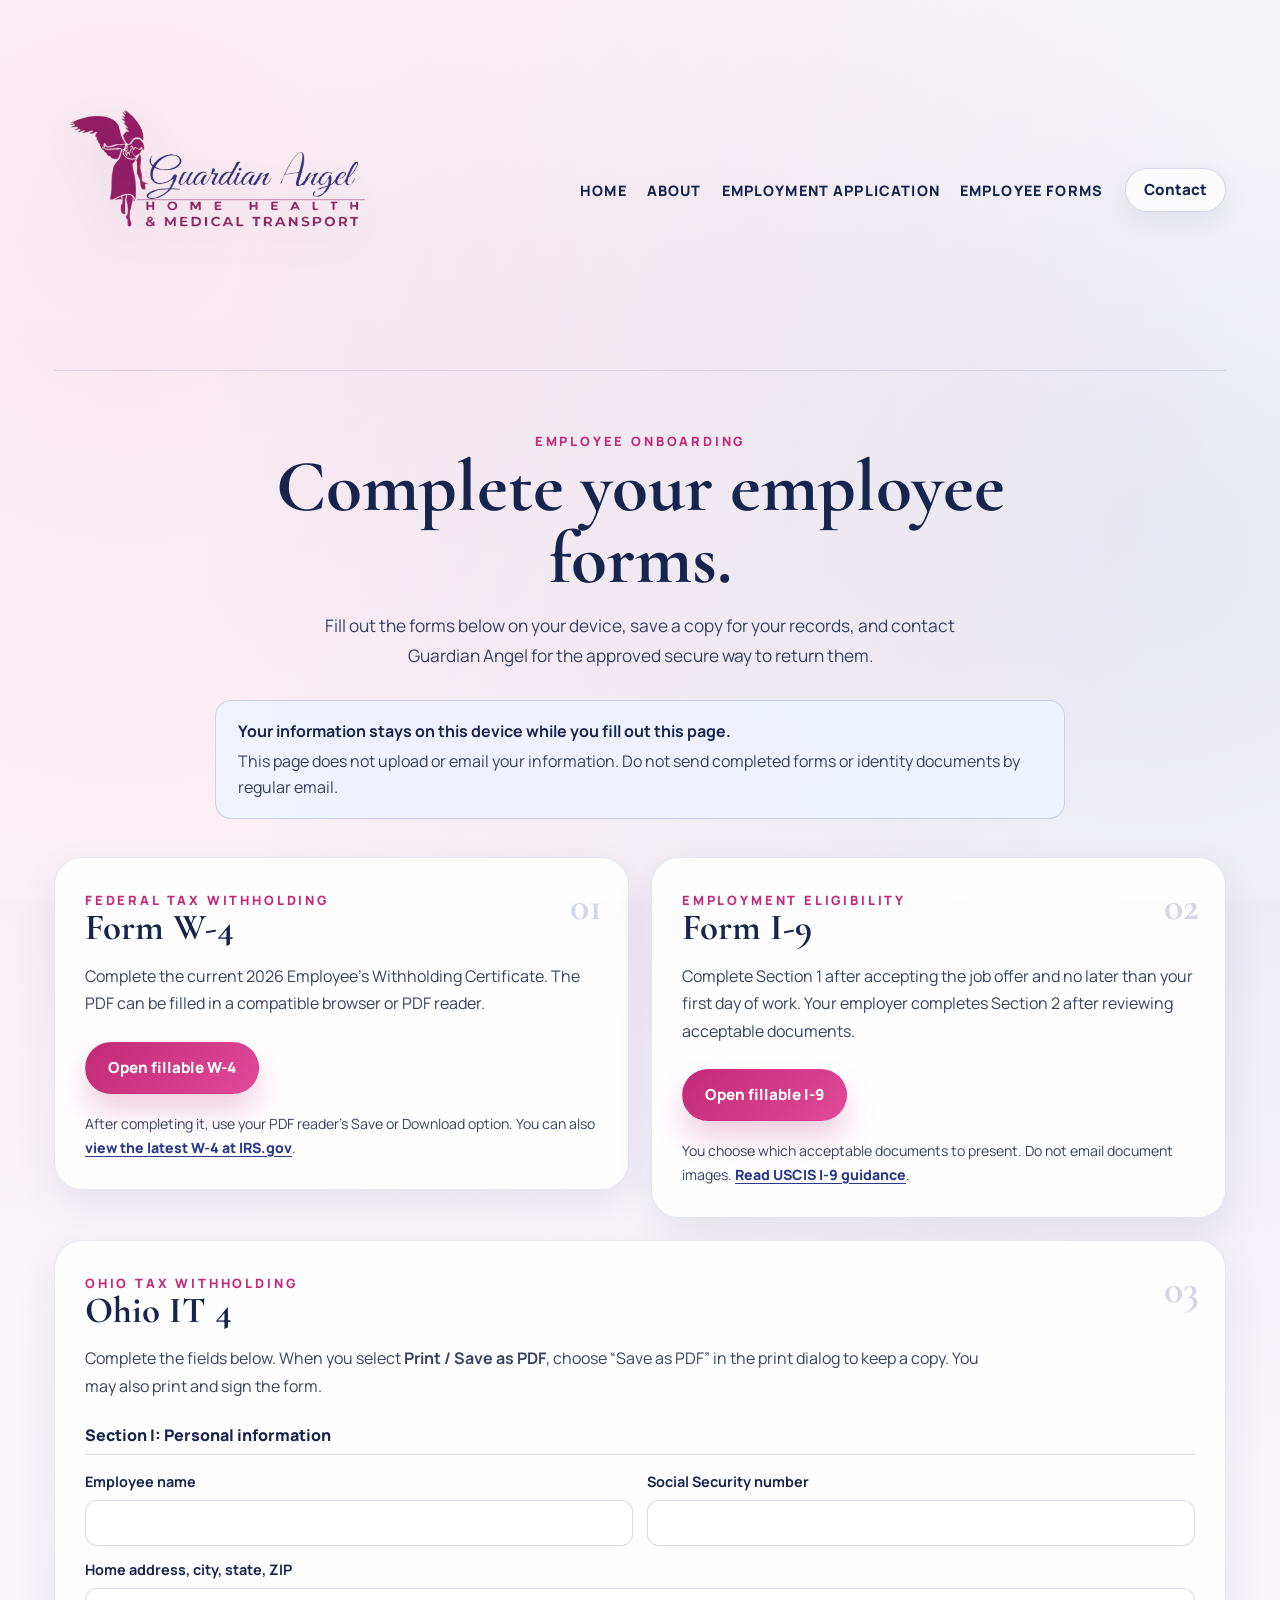
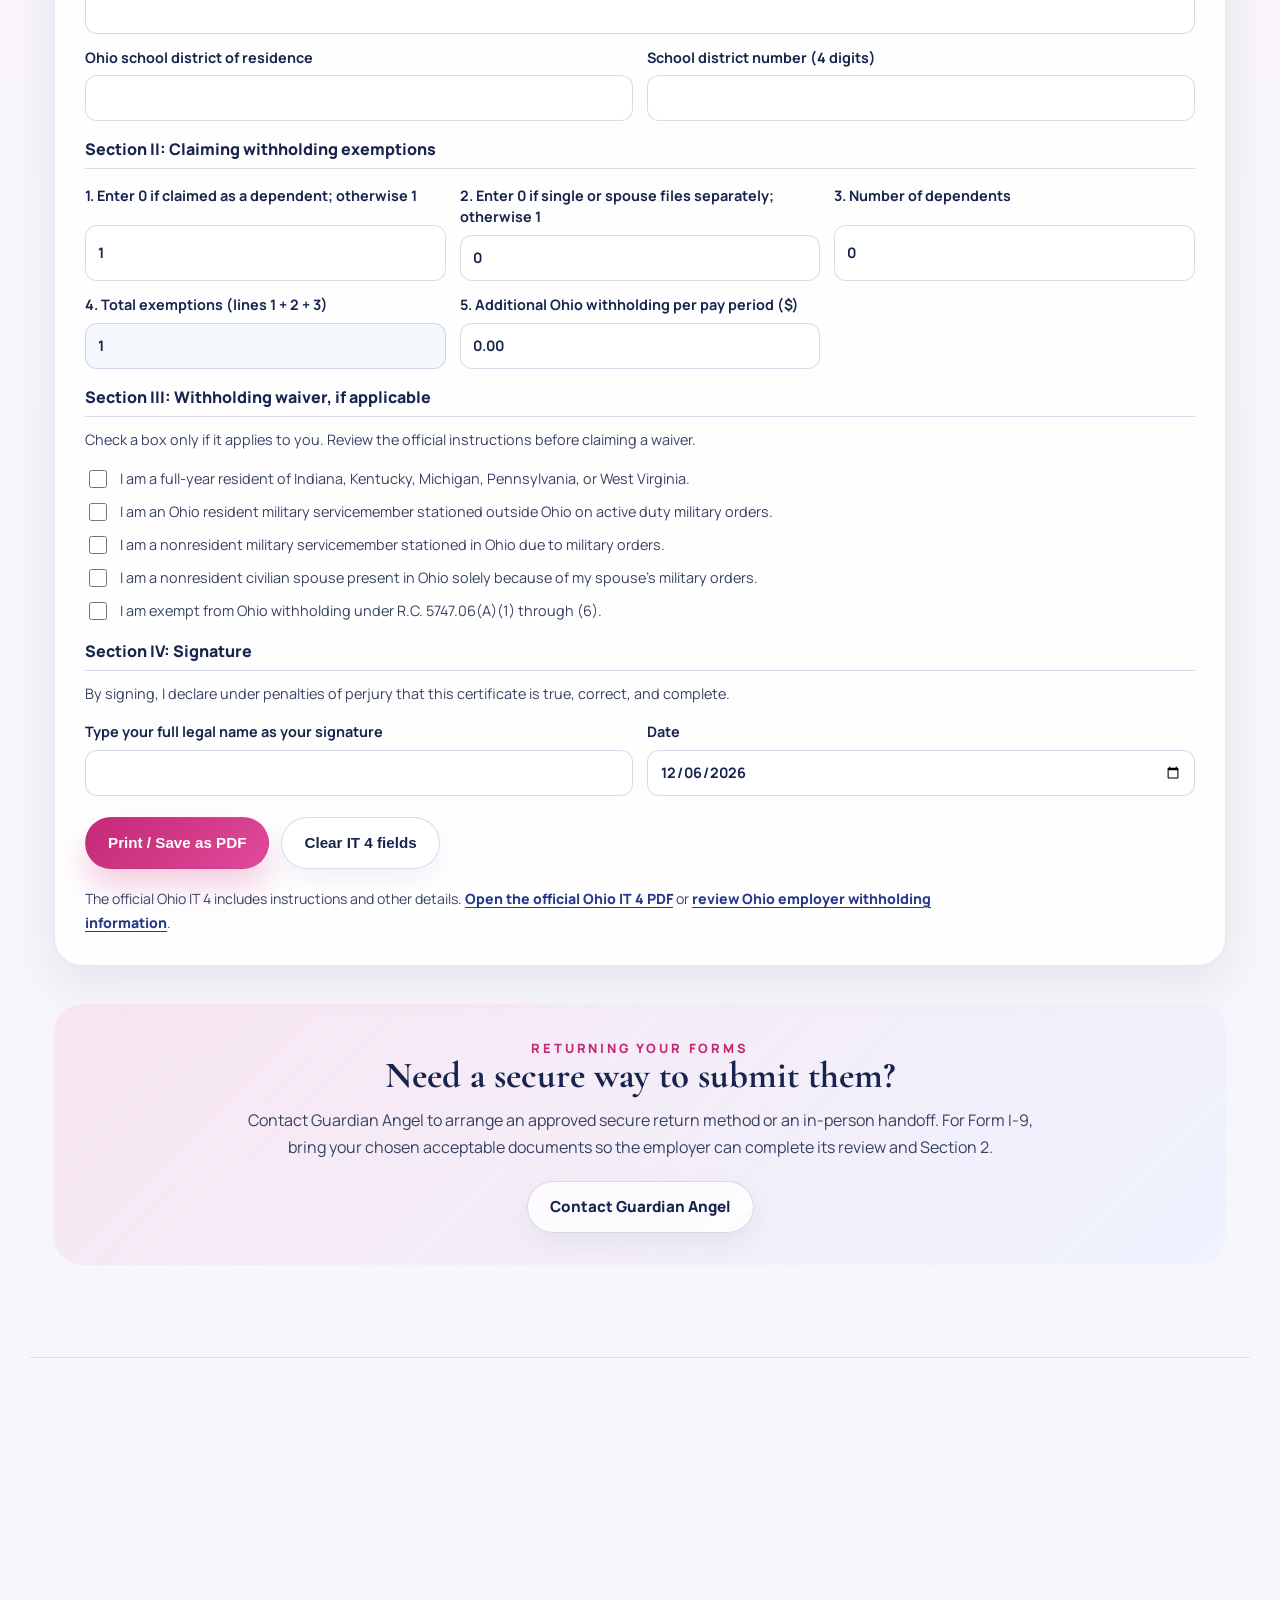
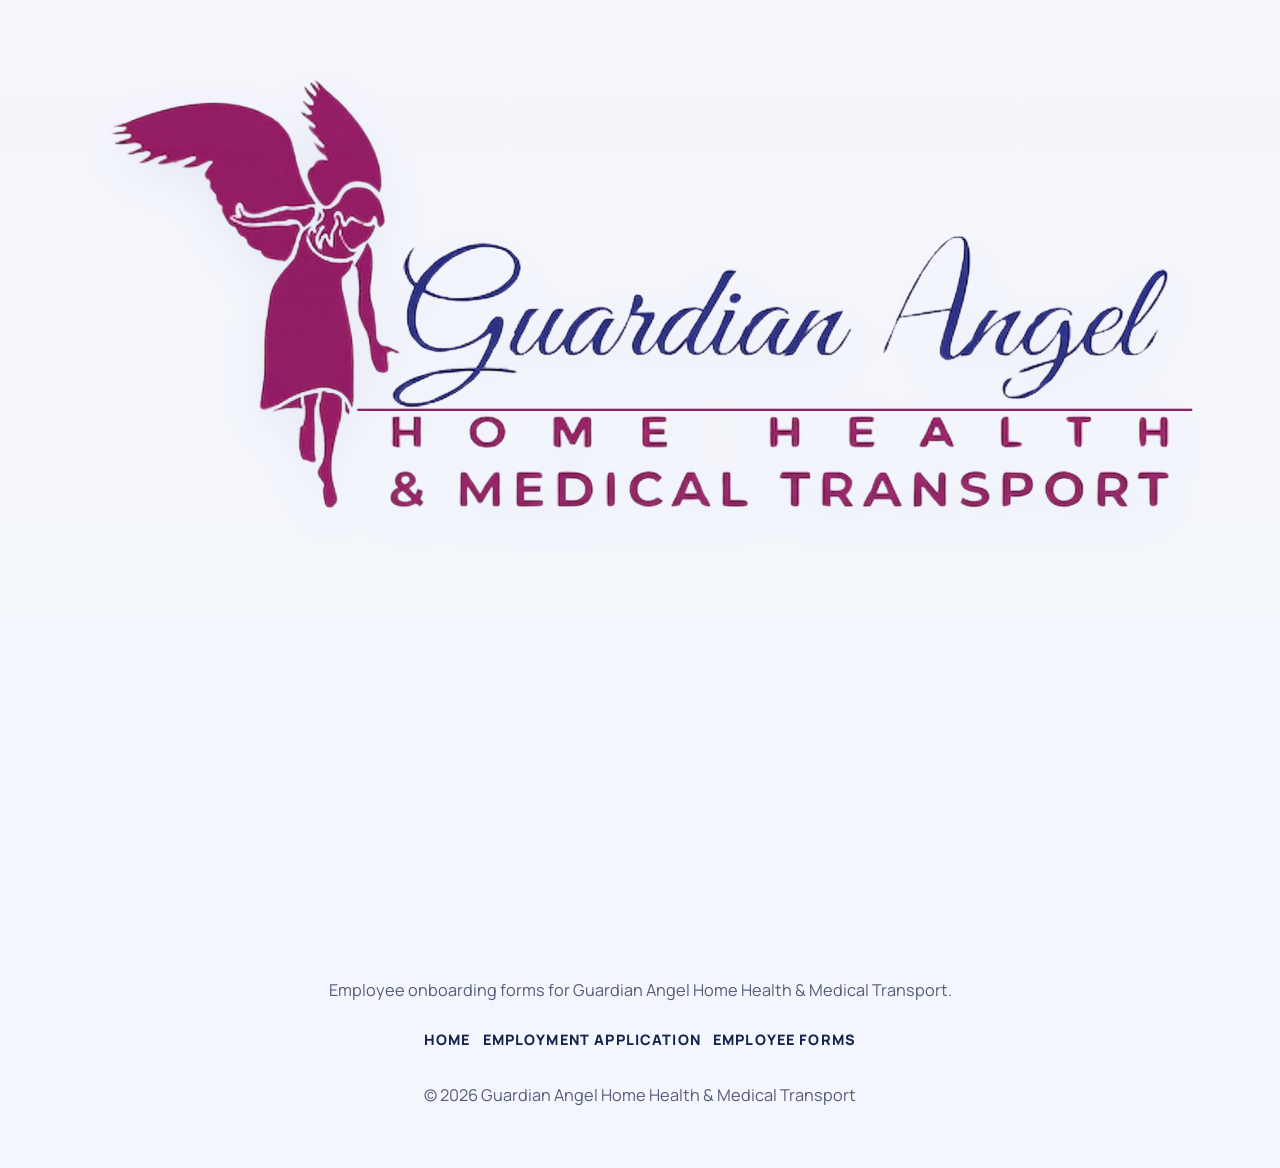
==== employee-forms.html @ 1ad5d9fd "Add employee onboarding forms site" ====
<!DOCTYPE html>
<html lang="en">
<head>
  <meta charset="UTF-8">
  <meta name="viewport" content="width=device-width, initial-scale=1.0">
  <meta name="description" content="Complete employee onboarding forms for Guardian Angel Home Health & Medical Transport.">
  <title>Employee Forms | Guardian Angel Home Health &amp; Medical Transport</title>
  <link rel="icon" href="favicon.ico" sizes="any">
  <link rel="icon" type="image/png" href="favicon.png">
  <link rel="stylesheet" href="styles.css">
  <link rel="stylesheet" href="employee-forms.css">
</head>
<body>
  <div class="page-shell employee-forms-page">
    <header class="application-header">
      <nav class="top-nav" aria-label="Main navigation">
        <a class="brand" href="index.html" aria-label="Guardian Angel Home Health and Medical Transport home">
          <img class="brand-logo" src="assets/guardian-angel-logo.png" alt="Guardian Angel Home Health and Medical Transport">
        </a>
        <div class="nav-cluster">
          <div class="nav-links">
            <a href="index.html">Home</a>
            <a href="about.html">About</a>
            <a href="application.html">Employment Application</a>
            <a href="employee-forms.html" aria-current="page">Employee Forms</a>
          </div>
          <div class="nav-actions">
            <a class="button button-secondary button-small" href="index.html#contact">Contact</a>
          </div>
        </div>
      </nav>
    </header>

    <main class="employee-forms-main">
      <section class="employee-forms-intro">
        <p class="eyebrow">Employee Onboarding</p>
        <h1>Complete your employee forms.</h1>
        <p class="intro-copy">Fill out the forms below on your device, save a copy for your records, and contact Guardian Angel for the approved secure way to return them.</p>
        <div class="privacy-note" role="note">
          <strong>Your information stays on this device while you fill out this page.</strong>
          <span>This page does not upload or email your information. Do not send completed forms or identity documents by regular email.</span>
        </div>
      </section>

      <section class="employee-form-cards" aria-label="Required employee forms">
        <article class="employee-form-card">
          <span class="form-number">01</span>
          <p class="eyebrow">Federal tax withholding</p>
          <h2>Form W-4</h2>
          <p>Complete the current 2026 Employee’s Withholding Certificate. The PDF can be filled in a compatible browser or PDF reader.</p>
          <a class="button button-primary" href="Forms/Employee_W-4_2026.pdf" target="_blank" rel="noopener">Open fillable W-4</a>
          <p class="form-help">After completing it, use your PDF reader’s Save or Download option. You can also <a href="https://www.irs.gov/forms-pubs/about-form-w-4" target="_blank" rel="noopener">view the latest W-4 at IRS.gov</a>.</p>
        </article>

        <article class="employee-form-card">
          <span class="form-number">02</span>
          <p class="eyebrow">Employment eligibility</p>
          <h2>Form I-9</h2>
          <p>Complete Section 1 after accepting the job offer and no later than your first day of work. Your employer completes Section 2 after reviewing acceptable documents.</p>
          <a class="button button-primary" href="Forms/Employment_Eligibility_I-9.pdf" target="_blank" rel="noopener">Open fillable I-9</a>
          <p class="form-help">You choose which acceptable documents to present. Do not email document images. <a href="https://www.uscis.gov/i-9-central" target="_blank" rel="noopener">Read USCIS I-9 guidance</a>.</p>
        </article>

        <article class="employee-form-card employee-form-card-wide">
          <span class="form-number">03</span>
          <p class="eyebrow">Ohio tax withholding</p>
          <h2>Ohio IT 4</h2>
          <p>Complete the fields below. When you select <strong>Print / Save as PDF</strong>, choose “Save as PDF” in the print dialog to keep a copy. You may also print and sign the form.</p>
          <form class="it4-form" id="it4Form">
            <div class="it4-section-title">Section I: Personal information</div>
            <div class="it4-grid">
              <label>Employee name<input name="employeeName" autocomplete="name" required></label>
              <label>Social Security number<input name="ssn" inputmode="numeric" autocomplete="off" required></label>
              <label class="it4-span-two">Home address, city, state, ZIP<input name="address" autocomplete="street-address" required></label>
              <label>Ohio school district of residence<input name="schoolDistrict" required></label>
              <label>School district number (4 digits)<input name="schoolDistrictNumber" inputmode="numeric" maxlength="4" required></label>
            </div>

            <div class="it4-section-title">Section II: Claiming withholding exemptions</div>
            <div class="it4-grid it4-grid-three">
              <label>1. Enter 0 if claimed as a dependent; otherwise 1<input type="number" name="dependentExemption" min="0" max="1" value="1" required></label>
              <label>2. Enter 0 if single or spouse files separately; otherwise 1<input type="number" name="maritalExemption" min="0" max="1" value="0" required></label>
              <label>3. Number of dependents<input type="number" name="dependents" min="0" value="0" required></label>
              <label>4. Total exemptions (lines 1 + 2 + 3)<input type="number" name="totalExemptions" readonly></label>
              <label>5. Additional Ohio withholding per pay period ($)<input type="number" name="additionalWithholding" min="0" step="0.01" value="0.00"></label>
            </div>

            <div class="it4-section-title">Section III: Withholding waiver, if applicable</div>
            <p class="it4-instruction">Check a box only if it applies to you. Review the official instructions before claiming a waiver.</p>
            <div class="it4-checks">
              <label><input type="checkbox" name="waiver" value="Resident of Indiana, Kentucky, Michigan, Pennsylvania, or West Virginia"> I am a full-year resident of Indiana, Kentucky, Michigan, Pennsylvania, or West Virginia.</label>
              <label><input type="checkbox" name="waiver" value="Ohio resident military servicemember stationed outside Ohio"> I am an Ohio resident military servicemember stationed outside Ohio on active duty military orders.</label>
              <label><input type="checkbox" name="waiver" value="Nonresident military servicemember stationed in Ohio"> I am a nonresident military servicemember stationed in Ohio due to military orders.</label>
              <label><input type="checkbox" name="waiver" value="Nonresident civilian spouse of military servicemember"> I am a nonresident civilian spouse present in Ohio solely because of my spouse’s military orders.</label>
              <label><input type="checkbox" name="waiver" value="Exempt under Ohio Revised Code 5747.06(A)(1) through (6)"> I am exempt from Ohio withholding under R.C. 5747.06(A)(1) through (6).</label>
            </div>

            <div class="it4-section-title">Section IV: Signature</div>
            <p class="it4-instruction">By signing, I declare under penalties of perjury that this certificate is true, correct, and complete.</p>
            <div class="it4-grid">
              <label>Type your full legal name as your signature<input name="signature" autocomplete="name" required></label>
              <label>Date<input name="signatureDate" type="date" required></label>
            </div>
            <div class="it4-actions">
              <button class="button button-primary" type="button" id="printIt4">Print / Save as PDF</button>
              <button class="button button-secondary" type="reset">Clear IT 4 fields</button>
            </div>
          </form>
          <p class="form-help">The official Ohio IT 4 includes instructions and other details. <a href="Forms/Ohio_IT-4.pdf" target="_blank" rel="noopener">Open the official Ohio IT 4 PDF</a> or <a href="https://tax.ohio.gov/business/ohio-business-taxes/withholding" target="_blank" rel="noopener">review Ohio employer withholding information</a>.</p>
        </article>
      </section>

      <section class="return-instructions">
        <p class="eyebrow">Returning your forms</p>
        <h2>Need a secure way to submit them?</h2>
        <p>Contact Guardian Angel to arrange an approved secure return method or an in-person handoff. For Form I-9, bring your chosen acceptable documents so the employer can complete its review and Section 2.</p>
        <a class="button button-secondary" href="index.html#contact">Contact Guardian Angel</a>
      </section>
    </main>

    <footer class="site-footer employee-forms-footer">
      <div class="footer-brand-block">
        <a class="brand" href="index.html" aria-label="Guardian Angel Home"><img class="brand-logo" src="assets/guardian-angel-logo.png" alt="Guardian Angel Home Health and Medical Transport"></a>
        <p>Employee onboarding forms for Guardian Angel Home Health &amp; Medical Transport.</p>
      </div>
      <nav class="footer-links" aria-label="Footer navigation">
        <a href="index.html">Home</a>
        <a href="application.html">Employment Application</a>
        <a href="employee-forms.html">Employee Forms</a>
      </nav>
      <p class="footer-note">© <span id="currentYear"></span> Guardian Angel Home Health &amp; Medical Transport</p>
    </footer>
  </div>
  <script src="employee-forms.js" defer></script>
</body>
</html>
---- styles.css ----
@import url("https://fonts.googleapis.com/css2?family=Cormorant+Garamond:wght@500;600;700&family=Manrope:wght@400;500;600;700;800&display=swap");

:root {
  --rose: #c32977;
  --rose-deep: #8c1c58;
  --rose-soft: #f8e2ee;
  --navy: #27398c;
  --navy-deep: #17244d;
  --ink: #374262;
  --mist: #f4f7fc;
  --sky: #eef3ff;
  --paper: #ffffff;
  --paper-soft: rgba(255, 255, 255, 0.8);
  --line: rgba(39, 57, 140, 0.12);
  --line-strong: rgba(39, 57, 140, 0.18);
  --shadow: 0 28px 70px rgba(23, 36, 77, 0.12);
  --shadow-soft: 0 16px 42px rgba(23, 36, 77, 0.08);
  --radius-xl: 34px;
  --radius-lg: 28px;
  --radius-md: 22px;
  --radius-sm: 16px;
  --max-width: 1220px;
}

* {
  box-sizing: border-box;
}

html {
  scroll-behavior: smooth;
}

body {
  margin: 0;
  font-family: "Manrope", "Avenir Next", "Trebuchet MS", sans-serif;
  color: var(--ink);
  background:
    radial-gradient(circle at 10% 5%, rgba(195, 41, 119, 0.12), transparent 26%),
    radial-gradient(circle at 90% 12%, rgba(39, 57, 140, 0.11), transparent 24%),
    linear-gradient(180deg, #fffefe 0%, #f8f4fa 36%, #f3f7fd 100%);
}

body::before {
  content: "";
  position: fixed;
  inset: 0;
  pointer-events: none;
  opacity: 0.24;
  background-image:
    linear-gradient(rgba(255, 255, 255, 0.62), rgba(255, 255, 255, 0.62)),
    linear-gradient(90deg, rgba(39, 57, 140, 0.03) 1px, transparent 1px),
    linear-gradient(rgba(39, 57, 140, 0.03) 1px, transparent 1px);
  background-size: auto, 40px 40px, 40px 40px;
}

a {
  color: inherit;
  text-decoration: none;
}

img {
  display: block;
  max-width: 100%;
}

.page-shell {
  overflow: hidden;
}

.hero,
.section,
.site-footer {
  position: relative;
  z-index: 1;
}

.hero {
  max-width: var(--max-width);
  margin: 0 auto;
  padding: 30px 24px 92px;
}

.hero::before,
.hero::after {
  content: "";
  position: absolute;
  border-radius: 50%;
  pointer-events: none;
}

.hero::before {
  width: 340px;
  height: 340px;
  top: 58px;
  right: -90px;
  background: radial-gradient(circle, rgba(195, 41, 119, 0.14), transparent 72%);
}

.hero::after {
  width: 280px;
  height: 280px;
  left: -94px;
  top: 220px;
  background: radial-gradient(circle, rgba(39, 57, 140, 0.14), transparent 70%);
}

.top-nav {
  display: flex;
  align-items: center;
  justify-content: space-between;
  gap: 26px;
  padding-bottom: 20px;
  border-bottom: 1px solid var(--line);
}

.brand {
  flex: 0 0 auto;
  width: clamp(250px, 25vw, 360px);
}

.brand-logo {
  width: 100%;
  height: auto;
  filter: drop-shadow(0 16px 22px rgba(39, 57, 140, 0.07));
}

.nav-cluster {
  display: flex;
  align-items: center;
  justify-content: flex-end;
  gap: 22px;
  flex-wrap: wrap;
}

.nav-links,
.nav-actions,
.hero-actions,
.contact-actions,
.footer-links {
  display: flex;
  flex-wrap: wrap;
  gap: 12px;
}

.nav-links {
  justify-content: flex-end;
  gap: 10px 20px;
}

.nav-links a,
.footer-links a {
  position: relative;
  padding: 8px 0;
  font-size: 0.9rem;
  font-weight: 800;
  letter-spacing: 0.08em;
  text-transform: uppercase;
  color: var(--navy-deep);
}

.nav-links a::after,
.footer-links a::after {
  content: "";
  position: absolute;
  left: 0;
  bottom: 0;
  width: 100%;
  height: 2px;
  background: linear-gradient(90deg, var(--rose), var(--navy));
  transform: scaleX(0);
  transform-origin: center;
  transition: transform 180ms ease;
}

.nav-links a:hover::after,
.nav-links a:focus-visible::after,
.footer-links a:hover::after,
.footer-links a:focus-visible::after {
  transform: scaleX(1);
}

.button {
  display: inline-flex;
  align-items: center;
  justify-content: center;
  min-height: 52px;
  padding: 0 22px;
  border: 1px solid transparent;
  border-radius: 999px;
  font-size: 0.95rem;
  font-weight: 800;
  line-height: 1;
  transition: transform 180ms ease, box-shadow 180ms ease, background 180ms ease;
}

.button:hover,
.button:focus-visible {
  transform: translateY(-2px);
}

.button-small {
  min-height: 44px;
  padding: 0 18px;
}

.button-primary {
  background: linear-gradient(135deg, var(--rose), #e04a98);
  color: #fff;
  box-shadow: 0 18px 30px rgba(195, 41, 119, 0.22);
}

.button-secondary {
  border-color: var(--line-strong);
  background: rgba(255, 255, 255, 0.76);
  color: var(--navy-deep);
  box-shadow: 0 10px 26px rgba(23, 36, 77, 0.06);
}

.hero-layout,
.feature-grid,
.coverage-layout,
.careers-layout,
.va-layout,
.contact-layout {
  display: grid;
  gap: 28px;
}

.hero-layout {
  grid-template-columns: minmax(0, 1.05fr) minmax(360px, 0.95fr);
  align-items: start;
  padding-top: 42px;
}

.hero-copy {
  padding-right: 10px;
}

.eyebrow,
.feature-tag,
.detail-label,
.quick-eyebrow {
  display: inline-block;
  margin: 0;
  font-size: 0.8rem;
  font-weight: 800;
  letter-spacing: 0.22em;
  text-transform: uppercase;
}

.eyebrow,
.feature-tag,
.detail-label,
.quick-eyebrow {
  color: var(--rose);
}

.hero h1,
.section-heading h2,
.quick-panel h2,
.copy-panel h3,
.coverage-card h2,
.local-contact-card h3,
.career-copy h2,
.contact-copy h2,
.wide-cta h2 {
  margin: 0;
  font-family: "Cormorant Garamond", Georgia, serif;
  font-weight: 700;
  letter-spacing: -0.03em;
  color: var(--navy-deep);
}

.hero h1 {
  margin-top: 16px;
  font-size: clamp(3.25rem, 6.4vw, 5.8rem);
  line-height: 0.93;
}

.lead,
.section-lead,
.copy-panel p,
.coverage-card p,
.local-contact-card p,
.career-copy p,
.contact-copy p,
.testimonial-card p,
.need-card p,
.wide-cta p,
.site-footer p,
.quick-list li {
  font-size: 1.02rem;
  line-height: 1.78;
  color: rgba(55, 66, 98, 0.85);
}

.lead {
  max-width: 700px;
  margin: 24px 0 0;
}

.hero-actions {
  margin-top: 30px;
}

.hero-inline-list,
.hero-trust-strip,
.area-chips,
.rating-strip {
  display: flex;
  flex-wrap: wrap;
  gap: 12px;
}

.hero-inline-list {
  margin-top: 24px;
}

.hero-inline-list span,
.hero-trust-strip span,
.area-chips span,
.rating-strip span,
.check-grid span {
  display: inline-flex;
  align-items: center;
  gap: 10px;
  padding: 12px 16px;
  border-radius: 999px;
  border: 1px solid var(--line);
  background: rgba(255, 255, 255, 0.74);
  color: var(--navy-deep);
  font-size: 0.9rem;
  font-weight: 700;
}

.hero-inline-list span::before,
.hero-trust-strip span::before,
.area-chips span::before,
.rating-strip span::before,
.check-grid span::before {
  content: "";
  width: 8px;
  height: 8px;
  border-radius: 50%;
  background: linear-gradient(135deg, var(--rose), var(--navy));
  flex: 0 0 auto;
}

.hero-metrics {
  display: grid;
  grid-template-columns: repeat(3, minmax(0, 1fr));
  gap: 16px;
  margin-top: 26px;
}

.metric-card,
.quick-panel,
.copy-panel,
.service-card,
.need-card,
.coverage-card,
.local-contact-card,
.career-copy,
.testimonial-card,
.contact-form,
.contact-copy,
.wide-cta {
  background: linear-gradient(180deg, rgba(255, 255, 255, 0.92), rgba(249, 251, 255, 0.82));
  border: 1px solid var(--line);
  border-radius: var(--radius-lg);
  box-shadow: var(--shadow-soft);
}

.metric-card {
  padding: 20px;
}

.metric-card strong {
  display: block;
  margin-bottom: 10px;
  color: var(--navy-deep);
  font-size: 1rem;
}

.metric-card span {
  display: block;
  font-size: 0.95rem;
  line-height: 1.65;
  color: rgba(55, 66, 98, 0.82);
}

.hero-side {
  display: grid;
  gap: 18px;
}

.hero-photo-card,
.feature-photo {
  position: relative;
  margin: 0;
  overflow: hidden;
  padding: 14px;
  background: linear-gradient(180deg, rgba(255, 255, 255, 0.94), rgba(245, 248, 255, 0.86));
  border: 1px solid var(--line);
  border-radius: var(--radius-xl);
  box-shadow: var(--shadow);
}

.hero-photo-card::before,
.feature-photo::before {
  content: "";
  position: absolute;
  inset: 0;
  background:
    radial-gradient(circle at top left, rgba(195, 41, 119, 0.12), transparent 32%),
    radial-gradient(circle at right bottom, rgba(39, 57, 140, 0.12), transparent 34%);
  pointer-events: none;
}

.hero-photo,
.feature-photo img {
  position: relative;
  z-index: 1;
  width: 100%;
  height: auto;
  border-radius: calc(var(--radius-xl) - 10px);
  object-fit: cover;
}

.hero-photo {
  aspect-ratio: 1 / 0.9;
}

.hero-photo-full {
  aspect-ratio: 3 / 2;
  object-fit: contain;
  object-position: center;
  background: linear-gradient(180deg, rgba(255, 255, 255, 0.98), rgba(248, 242, 248, 0.94));
}

.hero-photo-card-tall .hero-photo {
  aspect-ratio: 4 / 5;
  object-position: center 18%;
}

.photo-chip {
  position: absolute;
  left: 28px;
  bottom: 28px;
  z-index: 2;
  max-width: 75%;
  padding: 12px 16px;
  border-radius: 18px;
  background: rgba(255, 255, 255, 0.88);
  color: var(--navy-deep);
  font-size: 0.84rem;
  font-weight: 800;
  letter-spacing: 0.04em;
  line-height: 1.5;
  box-shadow: 0 18px 32px rgba(23, 36, 77, 0.12);
}

.photo-chip-primary {
  max-width: 60%;
}

.quick-panel {
  padding: 28px;
}

.quick-panel h2,
.career-copy h2,
.contact-copy h2,
.coverage-card h2,
.wide-cta h2 {
  margin-top: 16px;
  font-size: clamp(2rem, 3.1vw, 3rem);
  line-height: 0.98;
}

.quick-list {
  margin: 20px 0 0;
  padding: 0;
  list-style: none;
}

.quick-list li {
  position: relative;
  padding-left: 24px;
  margin-top: 12px;
}

.quick-list li::before {
  content: "";
  position: absolute;
  left: 0;
  top: 12px;
  width: 10px;
  height: 10px;
  border-radius: 50%;
  background: linear-gradient(135deg, var(--rose), var(--navy));
}

.quick-actions {
  display: flex;
  flex-wrap: wrap;
  gap: 12px;
  margin-top: 22px;
}

.hero-trust-strip {
  margin-top: 26px;
}

.section {
  max-width: var(--max-width);
  margin: 0 auto;
  padding: 0 24px 92px;
}

.section-heading {
  max-width: 780px;
}

.section-heading h2 {
  margin-top: 12px;
  font-size: clamp(2.55rem, 4.4vw, 4.1rem);
  line-height: 0.98;
}

.section-lead {
  margin: 18px 0 0;
  max-width: 700px;
}

.intro-section {
  padding-top: 8px;
}

.feature-grid {
  grid-template-columns: minmax(0, 1fr) minmax(340px, 0.96fr);
  align-items: center;
  margin-top: 30px;
}

.feature-grid-reverse {
  grid-template-columns: minmax(340px, 0.96fr) minmax(0, 1fr);
}

.copy-panel,
.coverage-card,
.local-contact-card,
.career-copy,
.contact-copy,
.wide-cta {
  padding: 32px;
}

.copy-panel h3 {
  font-size: clamp(2rem, 3vw, 3rem);
  line-height: 1;
}

.copy-panel p {
  margin: 18px 0 0;
}

.check-grid {
  display: grid;
  grid-template-columns: repeat(2, minmax(0, 1fr));
  gap: 12px;
  margin-top: 24px;
}

.feature-photo img {
  aspect-ratio: 4 / 3;
}

.jobs-photo img {
  aspect-ratio: 4 / 5;
  object-position: center top;
}

.feature-photo figcaption {
  position: relative;
  z-index: 1;
  margin-top: 18px;
  font-size: 0.96rem;
  line-height: 1.65;
  color: rgba(55, 66, 98, 0.78);
}

.services-grid {
  display: grid;
  grid-template-columns: repeat(4, minmax(0, 1fr));
  gap: 20px;
  margin-top: 30px;
}

.service-card {
  position: relative;
  overflow: hidden;
  padding: 26px;
}

.service-card::before {
  content: "";
  position: absolute;
  inset: 0 auto auto 0;
  width: 100%;
  height: 4px;
  background: linear-gradient(90deg, var(--rose), var(--navy));
}

.service-card-accent {
  background: linear-gradient(180deg, rgba(255, 246, 250, 0.96), rgba(245, 248, 255, 0.86));
}

.service-mark {
  display: inline-flex;
  width: 46px;
  height: 46px;
  margin-bottom: 18px;
  border-radius: 18px;
  background: linear-gradient(135deg, rgba(195, 41, 119, 0.18), rgba(39, 57, 140, 0.16));
  position: relative;
}

.service-mark::before,
.service-mark::after {
  content: "";
  position: absolute;
  border-radius: 999px;
}

.service-mark::before {
  inset: 11px 14px;
  border: 2px solid var(--navy);
}

.service-mark::after {
  inset: 18px 20px;
  background: var(--rose);
}

.service-card h3,
.need-card h3,
.local-contact-card h3 {
  margin: 0 0 14px;
  color: var(--navy-deep);
  font-size: 1.3rem;
}

.service-card p {
  margin: 0;
  font-size: 0.98rem;
  line-height: 1.72;
  color: rgba(55, 66, 98, 0.82);
}

.service-card ul {
  margin: 18px 0 0;
  padding-left: 18px;
  color: rgba(55, 66, 98, 0.84);
  line-height: 1.85;
}

.need-grid,
.testimonial-grid,
.gallery-grid {
  display: grid;
  gap: 18px;
}

.need-grid {
  grid-template-columns: repeat(4, minmax(0, 1fr));
  margin-top: 28px;
}

.need-card {
  padding: 26px;
  background: linear-gradient(180deg, rgba(255, 255, 255, 0.9), rgba(248, 242, 248, 0.8));
}

.need-card p {
  margin: 0;
}

.coverage-layout,
.careers-layout,
.va-layout,
.contact-layout {
  grid-template-columns: repeat(2, minmax(0, 1fr));
  align-items: start;
}

.va-stage {
  position: relative;
  max-width: 780px;
  margin: 34px auto 0;
}

.va-stage::before,
.va-stage::after {
  content: "";
  position: absolute;
  border-radius: 50%;
  pointer-events: none;
}

.va-stage::before {
  width: 180px;
  height: 180px;
  top: -28px;
  right: -40px;
  background: radial-gradient(circle, rgba(39, 57, 140, 0.16), transparent 72%);
}

.va-stage::after {
  width: 210px;
  height: 210px;
  left: -42px;
  bottom: -48px;
  background: radial-gradient(circle, rgba(195, 41, 119, 0.14), transparent 74%);
}

.va-stage > * {
  position: relative;
  z-index: 1;
}

.va-intro-card,
.va-form {
  padding: clamp(24px, 3vw, 34px);
  border: 1px solid var(--line);
  border-radius: var(--radius-lg);
  background: linear-gradient(180deg, rgba(255, 255, 255, 0.94), rgba(248, 251, 255, 0.88));
  box-shadow: 0 26px 54px rgba(23, 36, 77, 0.1);
}

.va-intro-card[hidden],
.va-form[hidden] {
  display: none;
}

.va-intro-card h3 {
  margin: 16px 0 0;
  font-family: "Cormorant Garamond", Georgia, serif;
  font-size: clamp(2.2rem, 4vw, 3.3rem);
  line-height: 0.94;
  letter-spacing: -0.03em;
  color: var(--navy-deep);
}

.va-intro-card p {
  max-width: 640px;
  margin: 18px 0 0;
}

.va-intro-grid {
  display: grid;
  grid-template-columns: repeat(2, minmax(0, 1fr));
  gap: 12px;
  margin-top: 26px;
}

.va-intro-card .hero-actions {
  display: flex;
  flex-wrap: wrap;
  gap: 12px;
  margin-top: 26px;
}

.va-form {
  gap: 18px;
}

.va-progress {
  padding: 18px;
  border: 1px solid var(--line);
  border-radius: var(--radius-md);
  background: rgba(255, 255, 255, 0.76);
}

.va-progress-head {
  display: flex;
  flex-wrap: wrap;
  align-items: center;
  justify-content: space-between;
  gap: 10px 16px;
}

.va-progress-head strong {
  color: var(--navy-deep);
  font-size: 1.05rem;
}

.va-progress-bar {
  width: 100%;
  height: 10px;
  margin-top: 14px;
  overflow: hidden;
  border-radius: 999px;
  background: rgba(39, 57, 140, 0.1);
}

.va-progress-fill {
  display: block;
  width: 10%;
  height: 100%;
  border-radius: inherit;
  background: linear-gradient(90deg, var(--rose), var(--navy));
  transition: width 220ms ease;
}

.va-step {
  display: grid;
  gap: 16px;
}

.va-step[hidden] {
  display: none;
}

.form-question {
  margin: 0;
  padding: 18px;
  border: 1px solid var(--line);
  border-radius: var(--radius-md);
  background: rgba(255, 255, 255, 0.72);
}

.form-question legend {
  padding: 0 8px;
  color: var(--navy-deep);
  font-size: 0.98rem;
  font-weight: 800;
  line-height: 1.6;
}

.question-note {
  margin: 12px 0 0;
  font-size: 0.92rem;
  line-height: 1.7;
  color: rgba(55, 66, 98, 0.78);
}

.choice-row {
  display: flex;
  flex-wrap: wrap;
  gap: 12px;
  margin-top: 14px;
}

.choice-pill {
  position: relative;
  display: inline-flex;
  align-items: center;
  gap: 10px;
  padding: 10px 14px;
  border: 1px solid var(--line-strong);
  border-radius: 999px;
  background: rgba(255, 255, 255, 0.92);
  color: var(--navy-deep);
  cursor: pointer;
  transition: border-color 180ms ease, box-shadow 180ms ease, transform 180ms ease;
}

.choice-pill:hover {
  transform: translateY(-1px);
}

.choice-pill input {
  width: 18px;
  height: 18px;
  margin: 0;
  accent-color: var(--rose);
}

.choice-pill span {
  font-size: 0.94rem;
  font-weight: 700;
}

.va-wizard-actions {
  display: flex;
  flex-wrap: wrap;
  justify-content: space-between;
  align-items: center;
  gap: 12px;
}

.va-wizard-actions [hidden] {
  display: none !important;
}

.area-chips,
.rating-strip {
  margin-top: 22px;
}

.local-details,
.contact-details {
  display: grid;
  gap: 18px;
  margin-top: 22px;
}

.local-details {
  grid-template-columns: repeat(2, minmax(0, 1fr));
}

.detail-label {
  margin-bottom: 8px;
}

.local-details strong,
.contact-details strong {
  display: block;
  color: var(--navy-deep);
  font-size: 1.02rem;
}

.contact-link {
  text-decoration: underline;
  text-underline-offset: 0.18em;
  text-decoration-thickness: 2px;
}

.reviews-section {
  padding-bottom: 88px;
}

.rating-strip span {
  background: rgba(255, 255, 255, 0.88);
}

.testimonial-grid {
  grid-template-columns: repeat(3, minmax(0, 1fr));
  margin-top: 24px;
}

.testimonial-card {
  margin: 0;
  padding: 28px;
}

.testimonial-card h3 {
  margin: 0 0 14px;
  color: var(--navy-deep);
  font-size: 1.28rem;
}

.testimonial-person {
  display: flex;
  align-items: center;
  gap: 14px;
  margin-top: 22px;
}

.testimonial-avatar {
  display: inline-flex;
  align-items: center;
  justify-content: center;
  width: 48px;
  height: 48px;
  border-radius: 50%;
  background: linear-gradient(135deg, var(--rose), var(--navy));
  color: #fff;
  font-size: 0.92rem;
  font-weight: 800;
  letter-spacing: 0.08em;
  flex: 0 0 auto;
}

.testimonial-meta strong,
.testimonial-meta span {
  display: block;
}

.testimonial-meta strong {
  color: var(--navy-deep);
  font-size: 1rem;
}

.testimonial-meta span {
  margin-top: 4px;
  color: rgba(55, 66, 98, 0.8);
  font-size: 0.9rem;
  line-height: 1.5;
}

.testimonial-card footer {
  margin-top: 18px;
  color: var(--rose);
  font-size: 0.82rem;
  font-weight: 800;
  letter-spacing: 0.18em;
  text-transform: uppercase;
}

.gallery-grid {
  grid-template-columns: repeat(2, minmax(0, 1fr));
  margin-top: 28px;
}

.contact-copy,
.contact-form {
  height: 100%;
}

.contact-form {
  display: grid;
  gap: 16px;
  padding: 30px;
}

.contact-form label {
  display: grid;
  gap: 10px;
  font-size: 0.95rem;
  font-weight: 700;
  color: var(--navy-deep);
}

.contact-form input,
.contact-form select,
.contact-form textarea {
  width: 100%;
  padding: 15px 16px;
  border: 1px solid var(--line-strong);
  border-radius: 16px;
  background: rgba(255, 255, 255, 0.94);
  color: var(--ink);
  font: inherit;
  transition: border-color 180ms ease, box-shadow 180ms ease;
}

.contact-form input:focus,
.contact-form select:focus,
.contact-form textarea:focus {
  outline: none;
  border-color: rgba(195, 41, 119, 0.42);
  box-shadow: 0 0 0 4px rgba(195, 41, 119, 0.12);
}

.contact-form .choice-pill input[type="radio"],
.contact-form .choice-pill input[type="checkbox"] {
  width: 18px;
  min-width: 18px;
  height: 18px;
  padding: 0;
  border: 0;
  border-radius: 0;
  background: transparent;
  box-shadow: none;
  accent-color: var(--rose);
}

.contact-note {
  margin: 0;
  font-size: 0.9rem;
  line-height: 1.65;
  color: rgba(55, 66, 98, 0.78);
}

.contact-actions .button {
  min-height: 46px;
}

.form-response {
  min-height: 2.6rem;
  margin: 0;
  color: var(--navy);
  font-weight: 700;
  line-height: 1.6;
}

.cta-section {
  padding-bottom: 96px;
}

.wide-cta {
  display: flex;
  align-items: center;
  justify-content: space-between;
  gap: 24px;
}

.page-hero {
  padding-bottom: 80px;
}

.about-layout {
  align-items: center;
}

.application-header {
  position: relative;
  z-index: 2;
  max-width: var(--max-width);
  margin: 0 auto;
  padding: 30px 24px 20px;
}

.application-section {
  padding-top: 32px;
}

.application-layout {
  display: grid;
  grid-template-columns: minmax(280px, 0.38fr) minmax(0, 0.9fr);
  align-items: start;
  gap: 28px;
}

.application-sidebar {
  position: sticky;
  top: 24px;
  display: grid;
  gap: 18px;
  padding: 30px;
  border: 1px solid var(--line);
  border-radius: var(--radius-lg);
  background: linear-gradient(180deg, rgba(255, 255, 255, 0.94), rgba(248, 251, 255, 0.86));
  box-shadow: var(--shadow-soft);
}

.application-sidebar h1,
.application-step-head h2 {
  margin: 0;
  font-family: "Cormorant Garamond", Georgia, serif;
  font-weight: 700;
  letter-spacing: -0.03em;
  color: var(--navy-deep);
}

.application-sidebar h1 {
  font-size: clamp(2.45rem, 4vw, 3.8rem);
  line-height: 0.96;
}

.application-sidebar p {
  margin: 0;
  font-size: 1rem;
  line-height: 1.72;
  color: rgba(55, 66, 98, 0.84);
}

.application-status-card,
.application-review-panel,
.application-preview-panel,
.application-repeat-group {
  border: 1px solid var(--line);
  border-radius: var(--radius-md);
  background: rgba(255, 255, 255, 0.76);
}

.application-status-card {
  display: grid;
  gap: 12px;
  padding: 18px;
}

.application-status-card strong {
  color: var(--navy-deep);
  font-size: 1.05rem;
}

.application-form {
  gap: 20px;
  min-width: 0;
}

.application-step {
  display: grid;
  gap: 18px;
}

.application-step[hidden] {
  display: none;
}

.application-step-head {
  display: grid;
  gap: 10px;
  padding-bottom: 4px;
}

.application-step-head h2 {
  font-size: clamp(2rem, 3.6vw, 3.2rem);
  line-height: 0.98;
}

.form-grid-two,
.form-grid-three {
  display: grid;
  gap: 16px;
}

.form-grid-two {
  grid-template-columns: repeat(2, minmax(0, 1fr));
}

.form-grid-three {
  grid-template-columns: repeat(3, minmax(0, 1fr));
}

.compact-question {
  padding: 16px;
}

.application-repeat-group {
  display: grid;
  gap: 16px;
  padding: 18px;
}

.application-repeat-group h3,
.application-review-head h3,
.application-summary-card h4 {
  margin: 0;
  color: var(--navy-deep);
}

.application-repeat-group h3 {
  font-size: 1.05rem;
}

.statement-choice {
  width: fit-content;
  max-width: 100%;
  margin-top: 14px;
}

.application-review-panel,
.application-preview-panel {
  display: grid;
  gap: 16px;
  padding: 18px;
}

.application-review-head,
.application-summary-card-head {
  display: flex;
  align-items: center;
  justify-content: space-between;
  gap: 12px;
}

.application-summary {
  display: grid;
  gap: 14px;
}

.application-summary-card {
  display: grid;
  gap: 14px;
  padding: 16px;
  border: 1px solid var(--line);
  border-radius: var(--radius-sm);
  background: rgba(248, 250, 255, 0.9);
}

.application-summary-fields {
  display: grid;
  grid-template-columns: repeat(2, minmax(0, 1fr));
  gap: 12px;
}

.application-summary-fields div {
  min-width: 0;
  padding: 12px;
  border: 1px solid rgba(39, 57, 140, 0.09);
  border-radius: 14px;
  background: rgba(255, 255, 255, 0.8);
}

.application-summary-fields span,
.application-summary-fields strong {
  display: block;
}

.application-summary-fields span {
  margin-bottom: 6px;
  color: rgba(55, 66, 98, 0.72);
  font-size: 0.78rem;
  font-weight: 800;
  letter-spacing: 0.08em;
  text-transform: uppercase;
}

.application-summary-fields strong {
  color: var(--navy-deep);
  font-size: 0.95rem;
  line-height: 1.55;
  overflow-wrap: anywhere;
}

.application-pdf-pages {
  display: grid;
  gap: 18px;
  max-height: 860px;
  overflow: auto;
  padding: 18px;
  border: 1px solid var(--line-strong);
  border-radius: var(--radius-sm);
  background: linear-gradient(180deg, rgba(248, 250, 255, 0.96), rgba(255, 255, 255, 0.9));
}

.application-pdf-page {
  display: grid;
  gap: 10px;
  width: min(100%, 820px);
  margin: 0 auto;
}

.application-pdf-page canvas {
  display: block;
  width: 100%;
  height: auto;
  border: 1px solid rgba(39, 57, 140, 0.14);
  border-radius: 10px;
  background: #fff;
  box-shadow: 0 14px 34px rgba(23, 36, 77, 0.1);
}

.application-pdf-page figcaption,
.application-preview-empty {
  color: rgba(55, 66, 98, 0.72);
  font-size: 0.86rem;
  font-weight: 700;
  line-height: 1.6;
  text-align: center;
}

.application-preview-empty {
  display: grid;
  min-height: 260px;
  place-items: center;
  padding: 24px;
}

.application-actions {
  display: flex;
  flex-wrap: wrap;
  align-items: center;
  justify-content: space-between;
  gap: 12px;
}

.application-actions [hidden] {
  display: none !important;
}

.site-footer {
  max-width: var(--max-width);
  margin: 0 auto;
  padding: 26px 24px 96px;
  border-top: 1px solid var(--line);
  text-align: center;
}

.fab-menu {
  position: fixed;
  left: 18px;
  bottom: 18px;
  z-index: 40;
}

.fab-toggle {
  display: inline-flex;
  align-items: center;
  justify-content: center;
  min-height: 56px;
  padding: 0 20px;
  border-radius: 999px;
  background: linear-gradient(135deg, var(--rose), #e04a98);
  color: #fff;
  font-size: 0.92rem;
  font-weight: 800;
  letter-spacing: 0.06em;
  text-transform: uppercase;
  box-shadow: 0 20px 34px rgba(195, 41, 119, 0.28);
  cursor: pointer;
  list-style: none;
}

.fab-toggle::-webkit-details-marker {
  display: none;
}

.fab-panel {
  position: absolute;
  left: 0;
  bottom: calc(100% + 12px);
  display: grid;
  gap: 10px;
  min-width: 220px;
  padding: 14px;
  border: 1px solid var(--line);
  border-radius: var(--radius-md);
  background: rgba(255, 255, 255, 0.96);
  box-shadow: 0 22px 38px rgba(23, 36, 77, 0.14);
  backdrop-filter: blur(10px);
}

.fab-menu:not([open]) .fab-panel {
  display: none;
}

.fab-link {
  display: block;
  padding: 12px 14px;
  border: 1px solid var(--line);
  border-radius: 14px;
  background: rgba(248, 250, 255, 0.96);
  color: var(--navy-deep);
  font-size: 0.94rem;
  font-weight: 700;
  transition: transform 180ms ease, border-color 180ms ease, background 180ms ease;
}

.fab-link:hover,
.fab-link:focus-visible {
  transform: translateY(-1px);
  border-color: rgba(195, 41, 119, 0.28);
  background: rgba(255, 245, 250, 0.96);
}

.footer-brand {
  width: min(340px, 100%);
  margin: 0 auto 20px;
}

.footer-logo {
  width: 100%;
  height: auto;
  filter: drop-shadow(0 18px 28px rgba(39, 57, 140, 0.06));
}

.footer-links {
  justify-content: center;
  margin-bottom: 8px;
}

.reveal {
  opacity: 0;
  transform: translateY(24px);
  transition: opacity 700ms ease, transform 700ms ease;
}

.reveal.visible {
  opacity: 1;
  transform: translateY(0);
}

@media (max-width: 1120px) {
  .hero-layout,
  .feature-grid,
  .feature-grid-reverse,
  .coverage-layout,
  .careers-layout,
  .contact-layout,
  .application-layout {
    grid-template-columns: 1fr;
  }

  .application-sidebar {
    position: static;
  }

  .services-grid {
    grid-template-columns: repeat(2, minmax(0, 1fr));
  }

  .need-grid,
  .testimonial-grid {
    grid-template-columns: repeat(2, minmax(0, 1fr));
  }

  .hero-metrics,
  .local-details {
    grid-template-columns: 1fr;
  }
}

@media (max-width: 860px) {
  .hero {
    padding: 22px 18px 78px;
  }

  .section,
  .site-footer,
  .application-header {
    padding-left: 18px;
    padding-right: 18px;
  }

  .top-nav {
    flex-direction: column;
    align-items: stretch;
  }

  .brand {
    width: min(320px, 100%);
    margin: 0 auto;
  }

  .nav-cluster,
  .nav-links,
  .nav-actions {
    justify-content: center;
  }

  .hero-layout {
    padding-top: 30px;
  }

  .hero h1 {
    font-size: clamp(2.9rem, 12vw, 4.6rem);
  }

  .va-stage {
    max-width: 100%;
  }

  .va-intro-grid {
    grid-template-columns: 1fr;
  }

  .form-grid-two,
  .form-grid-three,
  .application-summary-fields {
    grid-template-columns: 1fr;
  }

  .hero-metrics,
  .check-grid,
  .gallery-grid,
  .need-grid,
  .testimonial-grid,
  .services-grid {
    grid-template-columns: 1fr;
  }

  .photo-chip,
  .photo-chip-primary {
    max-width: calc(100% - 56px);
  }

  .wide-cta {
    flex-direction: column;
    align-items: flex-start;
  }
}

@media (max-width: 640px) {
  .button,
  .button-small {
    width: 100%;
  }

  .hero-inline-list span,
  .hero-trust-strip span,
  .area-chips span,
  .rating-strip span,
  .check-grid span {
    width: 100%;
    justify-content: flex-start;
  }

  .metric-card,
  .quick-panel,
  .copy-panel,
  .service-card,
  .need-card,
  .coverage-card,
  .local-contact-card,
  .career-copy,
  .contact-copy,
  .contact-form,
  .wide-cta {
    padding: 24px;
  }

  .va-intro-card,
  .va-form,
  .application-sidebar {
    padding: 22px 18px;
    border-radius: 24px;
  }

  .quick-panel h2,
  .career-copy h2,
  .contact-copy h2,
  .coverage-card h2,
  .wide-cta h2,
  .copy-panel h3 {
    font-size: clamp(1.9rem, 8vw, 2.6rem);
  }

  .va-progress {
    padding: 16px;
  }

  .va-progress-head {
    align-items: flex-start;
  }

  .va-progress-head strong {
    font-size: 0.98rem;
    line-height: 1.4;
  }

  .form-question {
    padding: 16px 14px;
  }

  .form-question legend {
    padding: 0 4px;
    font-size: 0.94rem;
    line-height: 1.5;
  }

  .question-note {
    font-size: 0.88rem;
    line-height: 1.65;
  }

  .choice-row {
    display: grid;
    grid-template-columns: 1fr;
    gap: 10px;
  }

  .choice-pill {
    width: 100%;
    min-height: 52px;
    justify-content: flex-start;
    padding: 12px 14px;
  }

  .va-wizard-actions {
    flex-direction: column;
  }

  .va-wizard-actions .button,
  .va-intro-card .hero-actions .button,
  .application-actions .button {
    width: 100%;
  }

  .application-review-head,
  .application-summary-card-head {
    align-items: flex-start;
    flex-direction: column;
  }

  .application-pdf-pages {
    max-height: 640px;
    padding: 12px;
  }

  .fab-menu {
    left: 14px;
    right: auto;
    bottom: 14px;
  }

  .fab-toggle {
    min-height: 52px;
    padding: 0 16px;
    font-size: 0.82rem;
    letter-spacing: 0.08em;
  }

  .fab-panel {
    left: 0;
    right: auto;
    width: min(240px, calc(100vw - 28px));
    min-width: 0;
  }
}

@media (prefers-reduced-motion: reduce) {
  html {
    scroll-behavior: auto;
  }

  .button,
  .nav-links a::after,
  .footer-links a::after,
  .reveal {
    transition: none;
  }

  .reveal {
    opacity: 1;
    transform: none;
  }
}
---- employee-forms.css ----
.employee-forms-page {
  min-height: 100vh;
}

.employee-forms-page .application-header {
  max-width: var(--max-width);
  margin: 0 auto;
  padding: 30px 24px 0;
}

.employee-forms-main {
  position: relative;
  z-index: 1;
  max-width: var(--max-width);
  margin: 0 auto;
  padding: 58px 24px 92px;
}

.employee-forms-intro {
  max-width: 850px;
  margin: 0 auto 38px;
  text-align: center;
}

.employee-forms-intro h1 {
  margin: 0 0 16px;
  color: var(--navy-deep);
  font-family: "Cormorant Garamond", Georgia, serif;
  font-size: clamp(2.8rem, 6vw, 4.6rem);
  line-height: 0.98;
}

.intro-copy {
  max-width: 690px;
  margin: 0 auto;
  font-size: 1.08rem;
  line-height: 1.75;
}

.privacy-note {
  display: grid;
  gap: 5px;
  margin: 28px auto 0;
  padding: 18px 22px;
  border: 1px solid rgba(39, 57, 140, 0.18);
  border-radius: var(--radius-sm);
  background: rgba(238, 243, 255, 0.88);
  text-align: left;
  line-height: 1.6;
}

.privacy-note strong {
  color: var(--navy-deep);
}

.employee-form-cards {
  display: grid;
  grid-template-columns: repeat(2, minmax(0, 1fr));
  gap: 22px;
  align-items: start;
}

.employee-form-card {
  position: relative;
  padding: 30px;
  border: 1px solid var(--line);
  border-radius: var(--radius-lg);
  background: rgba(255, 255, 255, 0.9);
  box-shadow: var(--shadow-soft);
}

.employee-form-card .form-number {
  position: absolute;
  top: 24px;
  right: 26px;
  color: rgba(39, 57, 140, 0.2);
  font-family: "Cormorant Garamond", Georgia, serif;
  font-size: 2.5rem;
  font-weight: 700;
}

.employee-form-card h2,
.return-instructions h2 {
  margin: 0 0 12px;
  color: var(--navy-deep);
  font-family: "Cormorant Garamond", Georgia, serif;
  font-size: 2.3rem;
  line-height: 1;
}

.employee-form-card > p:not(.eyebrow) {
  line-height: 1.7;
}

.employee-form-card > .button {
  margin-top: 8px;
}

.form-help {
  margin: 18px 0 0;
  color: var(--ink);
  font-size: 0.88rem;
  line-height: 1.65;
}

.form-help a {
  color: var(--navy);
  font-weight: 800;
  text-decoration: underline;
  text-underline-offset: 3px;
}

.employee-form-card-wide {
  grid-column: 1 / -1;
}

.employee-form-card-wide > p {
  max-width: 900px;
}

.it4-form {
  display: grid;
  gap: 17px;
  margin-top: 24px;
}

.it4-section-title {
  padding-bottom: 8px;
  border-bottom: 1px solid var(--line-strong);
  color: var(--navy-deep);
  font-weight: 800;
}

.it4-grid {
  display: grid;
  grid-template-columns: repeat(2, minmax(0, 1fr));
  gap: 14px;
}

.it4-grid-three {
  grid-template-columns: repeat(3, minmax(0, 1fr));
}

.it4-grid label {
  display: grid;
  gap: 7px;
  color: var(--navy-deep);
  font-size: 0.9rem;
  font-weight: 700;
  line-height: 1.45;
}

.it4-grid input {
  width: 100%;
  min-height: 46px;
  padding: 10px 12px;
  border: 1px solid var(--line-strong);
  border-radius: 12px;
  background: #fff;
  color: var(--navy-deep);
  font: inherit;
}

.it4-grid input[readonly] {
  background: var(--mist);
}

.it4-span-two {
  grid-column: 1 / -1;
}

.it4-instruction {
  margin: -6px 0 0;
  font-size: 0.9rem;
  line-height: 1.6;
}

.it4-checks {
  display: grid;
  gap: 10px;
}

.it4-checks label {
  display: flex;
  align-items: flex-start;
  gap: 10px;
  font-size: 0.9rem;
  line-height: 1.55;
}

.it4-checks input {
  flex: 0 0 auto;
  width: 18px;
  height: 18px;
  margin-top: 2px;
  accent-color: var(--navy);
}

.it4-actions {
  display: flex;
  flex-wrap: wrap;
  gap: 12px;
  margin-top: 4px;
}

.return-instructions {
  margin: 38px auto 0;
  padding: 32px;
  border-radius: var(--radius-lg);
  background: linear-gradient(135deg, rgba(248, 226, 238, 0.78), rgba(238, 243, 255, 0.9));
  text-align: center;
}

.return-instructions p:not(.eyebrow) {
  max-width: 800px;
  margin: 0 auto 20px;
  line-height: 1.7;
}

.employee-forms-footer {
  max-width: var(--max-width);
  margin: 0 auto;
  padding: 30px 24px 42px;
}

.employee-forms-footer .footer-note {
  margin-top: 24px;
}

@media (max-width: 760px) {
  .employee-forms-page .application-header {
    padding: 22px 18px 0;
  }

  .employee-forms-main {
    padding: 40px 18px 64px;
  }

  .employee-form-cards,
  .it4-grid,
  .it4-grid-three {
    grid-template-columns: 1fr;
  }

  .employee-form-card-wide {
    grid-column: auto;
  }

  .it4-span-two {
    grid-column: auto;
  }

  .employee-form-card,
  .return-instructions {
    padding: 24px 20px;
  }
}

@media print {
  @page {
    size: letter;
    margin: 0.45in;
  }

  body,
  body::before {
    background: #fff !important;
  }

  .employee-forms-page > header,
  .employee-forms-intro,
  .employee-form-card:not(.employee-form-card-wide),
  .return-instructions,
  .employee-forms-footer,
  .employee-form-card-wide > .form-number,
  .employee-form-card-wide > .eyebrow,
  .employee-form-card-wide > p,
  .it4-actions,
  .employee-form-card-wide > .form-help {
    display: none !important;
  }

  .employee-forms-main {
    max-width: none;
    margin: 0;
    padding: 0;
  }

  .employee-form-cards {
    display: block;
  }

  .employee-form-card-wide {
    padding: 0;
    border: 0;
    border-radius: 0;
    box-shadow: none;
  }

  .employee-form-card-wide h2 {
    margin: 0 0 10px;
    text-align: center;
    font: 700 17pt Arial, sans-serif;
  }

  .employee-form-card-wide h2::after {
    content: " - Employee's Withholding Exemption Certificate";
  }

  .it4-form {
    gap: 8px;
    margin: 0;
    color: #000;
    font: 9pt Arial, sans-serif;
  }

  .it4-section-title {
    padding-bottom: 3px;
    border-color: #555;
    color: #000;
    font-size: 10pt;
  }

  .it4-grid,
  .it4-grid-three {
    gap: 6px 10px;
  }

  .it4-grid label {
    gap: 2px;
    color: #000;
    font-size: 8pt;
  }

  .it4-grid input {
    min-height: 25px;
    padding: 3px 5px;
    border: 0;
    border-bottom: 1px solid #555;
    border-radius: 0;
    background: #fff !important;
    color: #000;
    font: 10pt Arial, sans-serif;
    appearance: none;
  }

  .it4-instruction,
  .it4-checks label {
    color: #000;
    font-size: 8pt;
    line-height: 1.35;
  }

  .it4-checks {
    gap: 4px;
  }

  input[type="checkbox"] {
    width: 13px;
    height: 13px;
    accent-color: #000;
    print-color-adjust: exact;
  }

  .it4-form,
  .it4-form * {
    break-inside: avoid;
  }
}
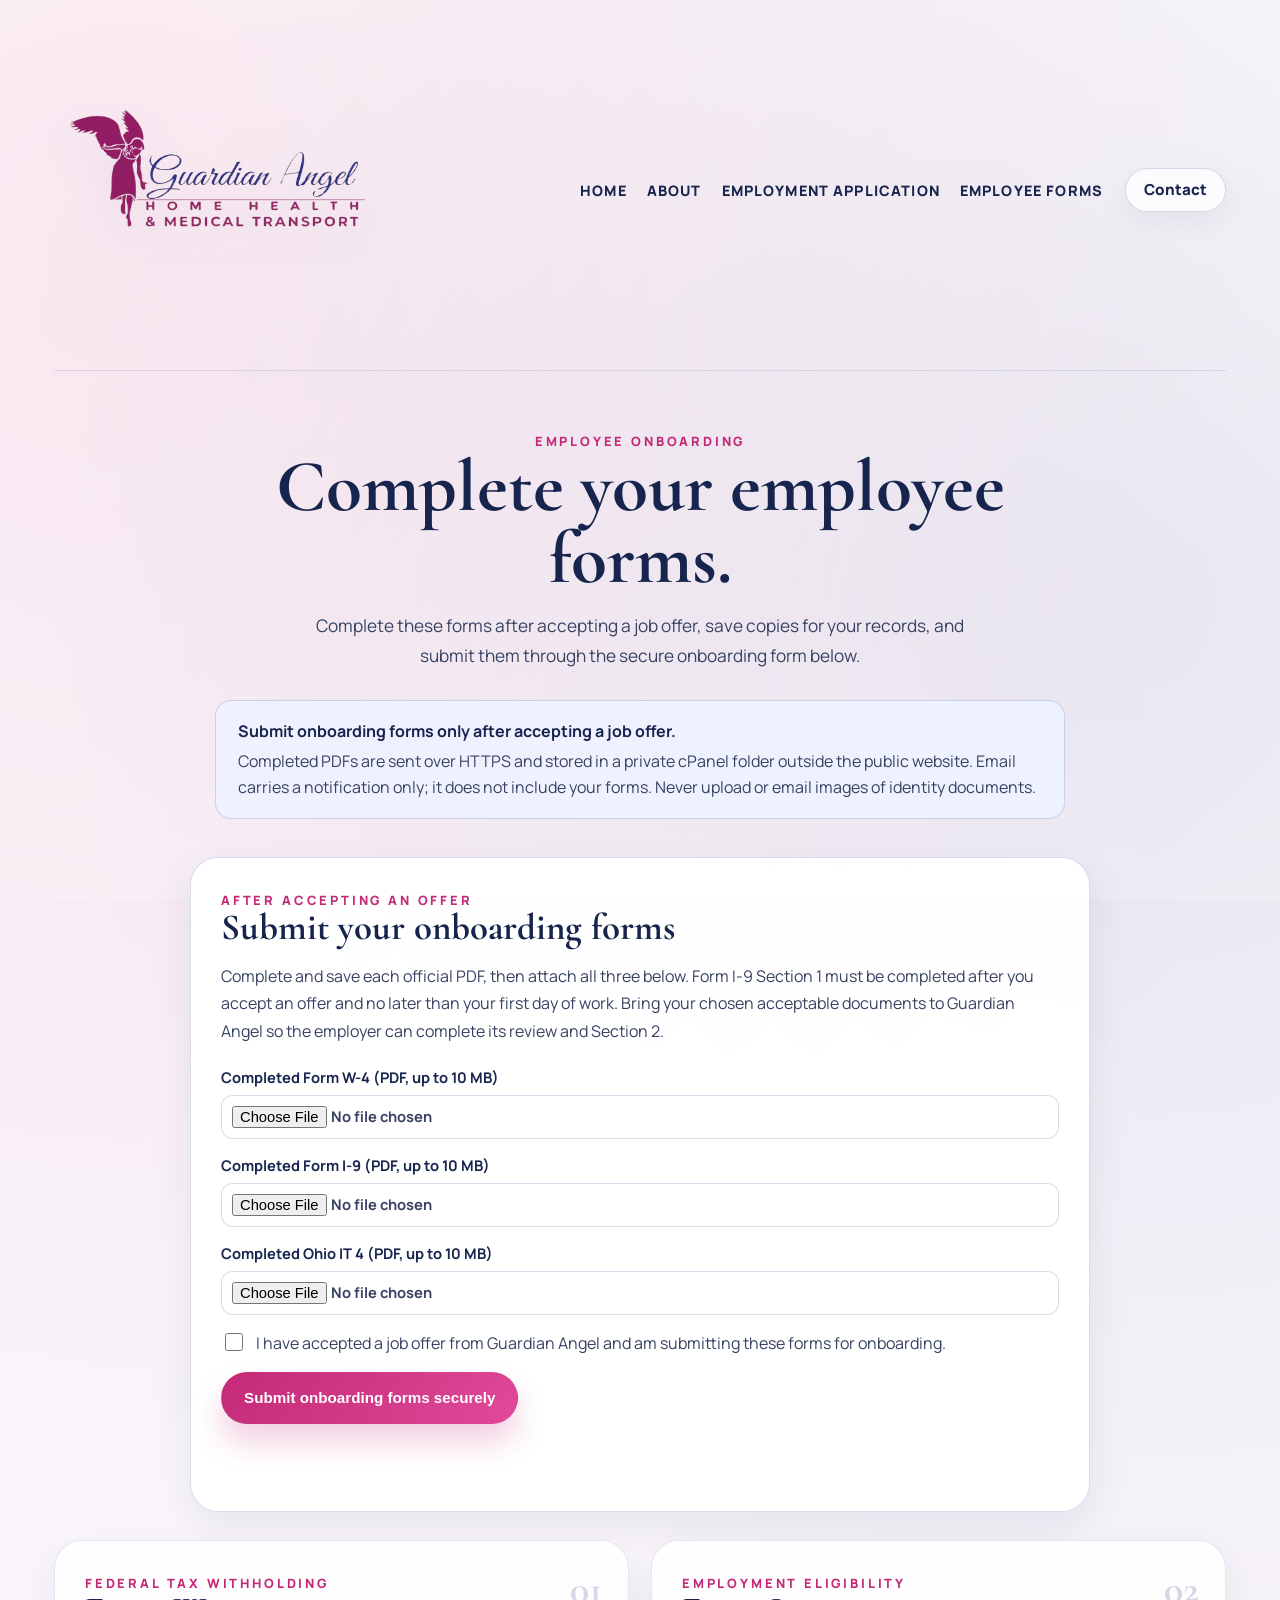
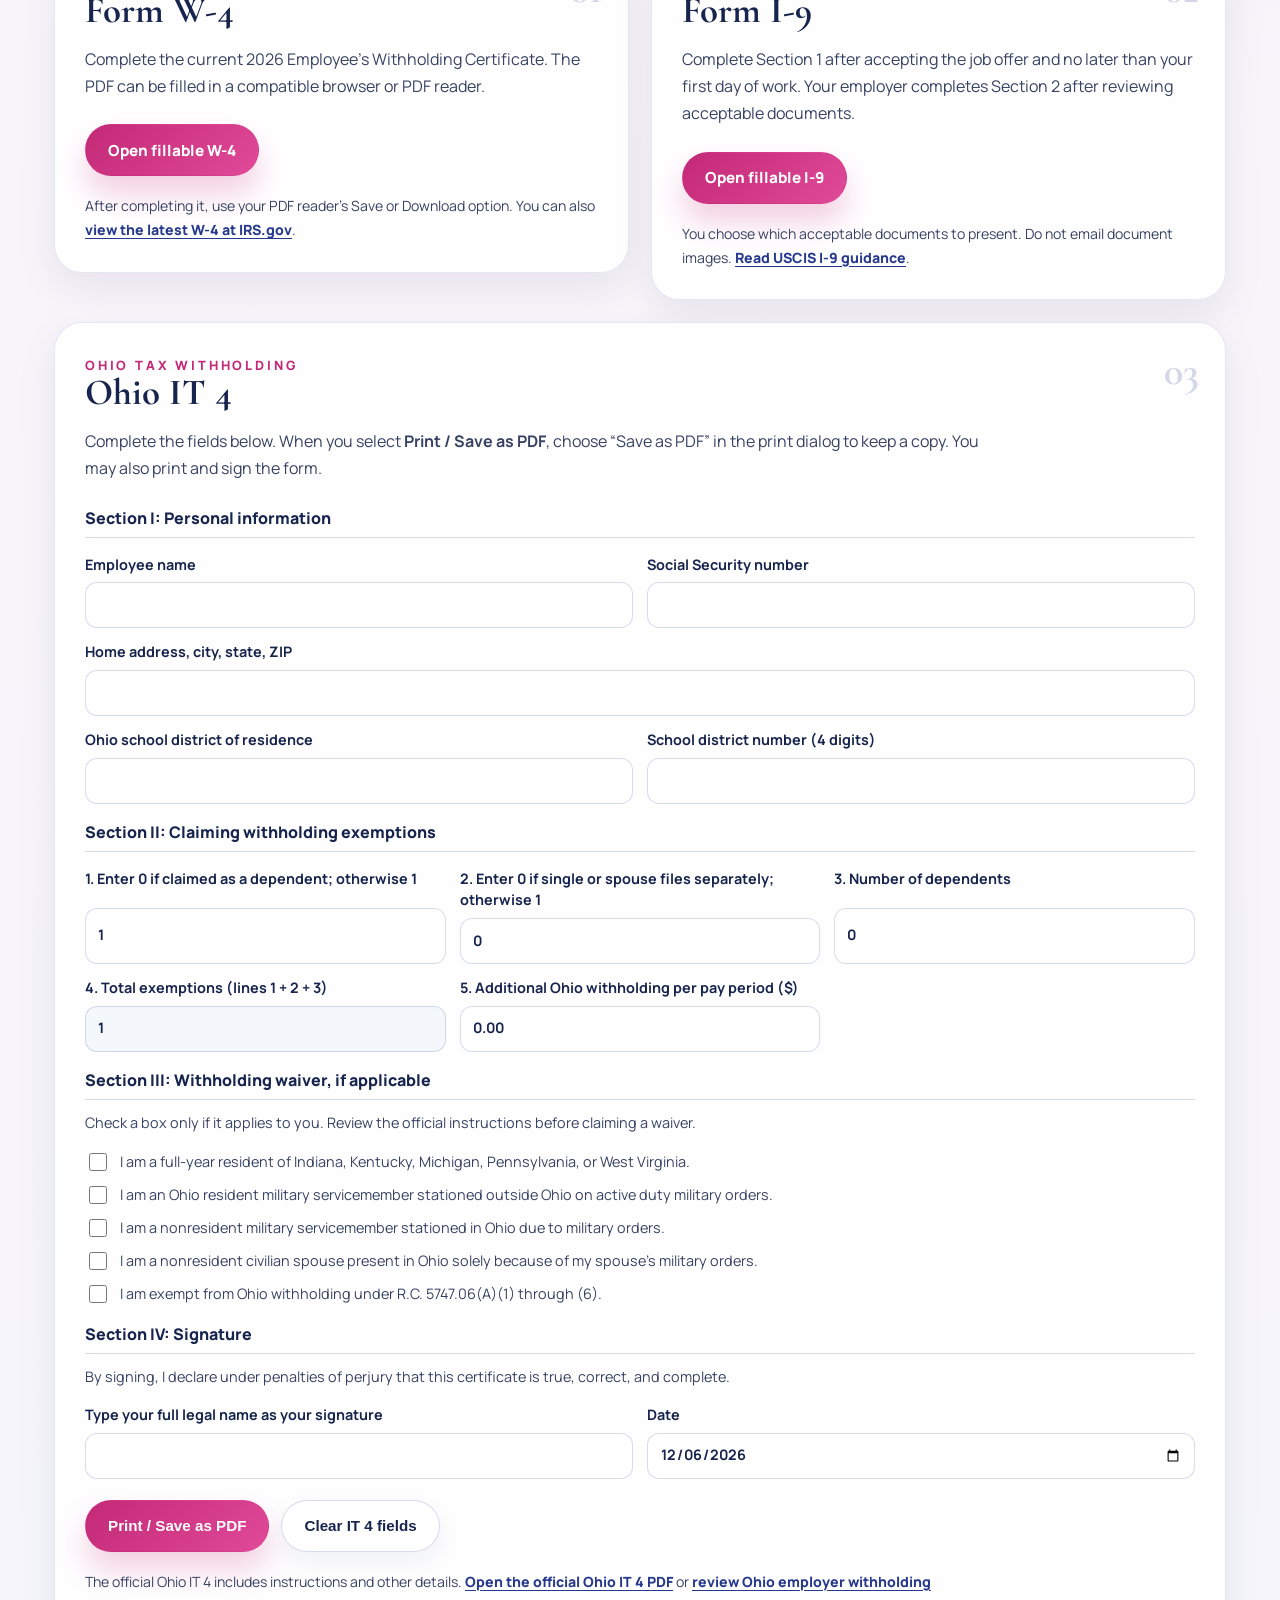
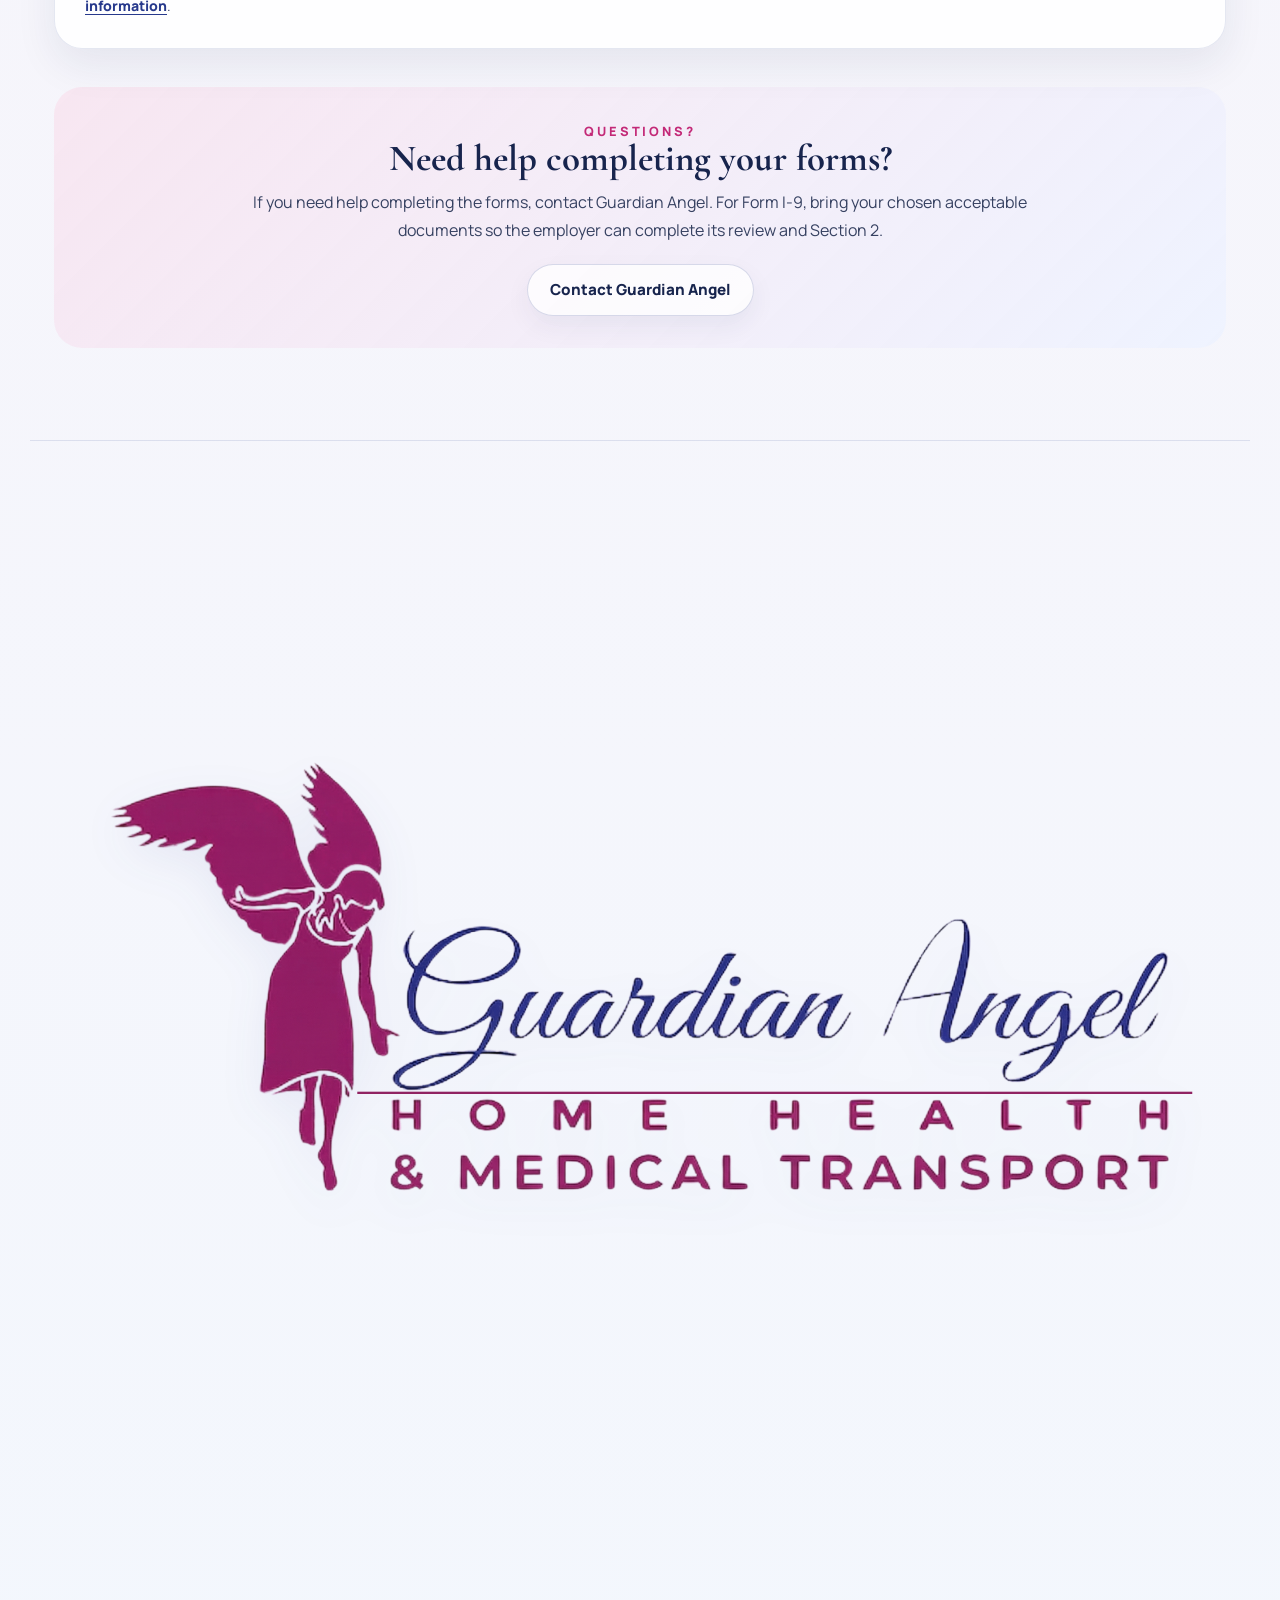
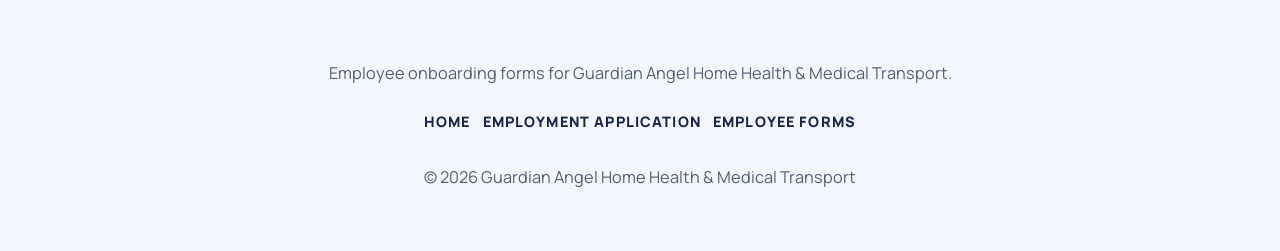
==== commit 8173a665: "Add private employee onboarding form submissions" ====
--- a/employee-forms.html
+++ b/employee-forms.html
@@ -35,11 +35,37 @@
       <section class="employee-forms-intro">
         <p class="eyebrow">Employee Onboarding</p>
         <h1>Complete your employee forms.</h1>
-        <p class="intro-copy">Fill out the forms below on your device, save a copy for your records, and contact Guardian Angel for the approved secure way to return them.</p>
+        <p class="intro-copy">Complete these forms after accepting a job offer, save copies for your records, and submit them through the secure onboarding form below.</p>
         <div class="privacy-note" role="note">
-          <strong>Your information stays on this device while you fill out this page.</strong>
-          <span>This page does not upload or email your information. Do not send completed forms or identity documents by regular email.</span>
+          <strong>Submit onboarding forms only after accepting a job offer.</strong>
+          <span>Completed PDFs are sent over HTTPS and stored in a private cPanel folder outside the public website. Email carries a notification only; it does not include your forms. Never upload or email images of identity documents.</span>
         </div>
+      </section>
+
+      <section class="onboarding-submit-card" id="submit-onboarding-forms" aria-labelledby="onboarding-submit-title">
+        <p class="eyebrow">After accepting an offer</p>
+        <h2 id="onboarding-submit-title">Submit your onboarding forms</h2>
+        <p>Complete and save each official PDF, then attach all three below. Form I-9 Section 1 must be completed after you accept an offer and no later than your first day of work. Bring your chosen acceptable documents to Guardian Angel so the employer can complete its review and Section 2.</p>
+        <form id="onboardingSubmissionForm" class="onboarding-submit-form" action="onboarding-submit.php" method="post" enctype="multipart/form-data">
+          <label>
+            Completed Form W-4 (PDF, up to 10 MB)
+            <input type="file" name="w4Pdf" accept="application/pdf,.pdf" required>
+          </label>
+          <label>
+            Completed Form I-9 (PDF, up to 10 MB)
+            <input type="file" name="i9Pdf" accept="application/pdf,.pdf" required>
+          </label>
+          <label>
+            Completed Ohio IT 4 (PDF, up to 10 MB)
+            <input type="file" name="it4Pdf" accept="application/pdf,.pdf" required>
+          </label>
+          <label class="onboarding-confirmation">
+            <input type="checkbox" name="offerAccepted" value="yes" required>
+            <span>I have accepted a job offer from Guardian Angel and am submitting these forms for onboarding.</span>
+          </label>
+          <button class="button button-primary" type="submit">Submit onboarding forms securely</button>
+          <p class="form-response" id="onboardingSubmitResponse" aria-live="polite"></p>
+        </form>
       </section>
 
       <section class="employee-form-cards" aria-label="Required employee forms">
@@ -111,9 +137,9 @@
       </section>
 
       <section class="return-instructions">
-        <p class="eyebrow">Returning your forms</p>
-        <h2>Need a secure way to submit them?</h2>
-        <p>Contact Guardian Angel to arrange an approved secure return method or an in-person handoff. For Form I-9, bring your chosen acceptable documents so the employer can complete its review and Section 2.</p>
+        <p class="eyebrow">Questions?</p>
+        <h2>Need help completing your forms?</h2>
+        <p>If you need help completing the forms, contact Guardian Angel. For Form I-9, bring your chosen acceptable documents so the employer can complete its review and Section 2.</p>
         <a class="button button-secondary" href="index.html#contact">Contact Guardian Angel</a>
       </section>
     </main>
--- a/employee-forms.css
+++ b/employee-forms.css
@@ -53,6 +53,71 @@
   color: var(--navy-deep);
 }
 
+.onboarding-submit-card {
+  max-width: 900px;
+  margin: 0 auto 28px;
+  padding: 30px;
+  border: 1px solid var(--line-strong);
+  border-radius: var(--radius-lg);
+  background: rgba(255, 255, 255, 0.96);
+  box-shadow: var(--shadow-soft);
+}
+
+.onboarding-submit-card h2 {
+  margin: 0 0 12px;
+  color: var(--navy-deep);
+  font-family: "Cormorant Garamond", Georgia, serif;
+  font-size: 2.3rem;
+  line-height: 1;
+}
+
+.onboarding-submit-card > p:not(.eyebrow) {
+  line-height: 1.7;
+}
+
+.onboarding-submit-form {
+  display: grid;
+  gap: 16px;
+  margin-top: 22px;
+}
+
+.onboarding-submit-form > label:not(.onboarding-confirmation) {
+  display: grid;
+  gap: 8px;
+  color: var(--navy-deep);
+  font-size: 0.92rem;
+  font-weight: 700;
+}
+
+.onboarding-submit-form input[type="file"] {
+  width: 100%;
+  padding: 10px;
+  border: 1px solid var(--line-strong);
+  border-radius: 12px;
+  background: #fff;
+  color: var(--ink);
+  font: inherit;
+}
+
+.onboarding-confirmation {
+  display: flex;
+  align-items: flex-start;
+  gap: 10px;
+  line-height: 1.55;
+}
+
+.onboarding-confirmation input {
+  flex: 0 0 auto;
+  width: 18px;
+  height: 18px;
+  margin-top: 2px;
+  accent-color: var(--navy);
+}
+
+.onboarding-submit-form .button {
+  justify-self: start;
+}
+
 .employee-form-cards {
   display: grid;
   grid-template-columns: repeat(2, minmax(0, 1fr));
@@ -251,6 +316,7 @@
   }
 
   .employee-form-card,
+  .onboarding-submit-card,
   .return-instructions {
     padding: 24px 20px;
   }
@@ -269,6 +335,7 @@
 
   .employee-forms-page > header,
   .employee-forms-intro,
+  .onboarding-submit-card,
   .employee-form-card:not(.employee-form-card-wide),
   .return-instructions,
   .employee-forms-footer,
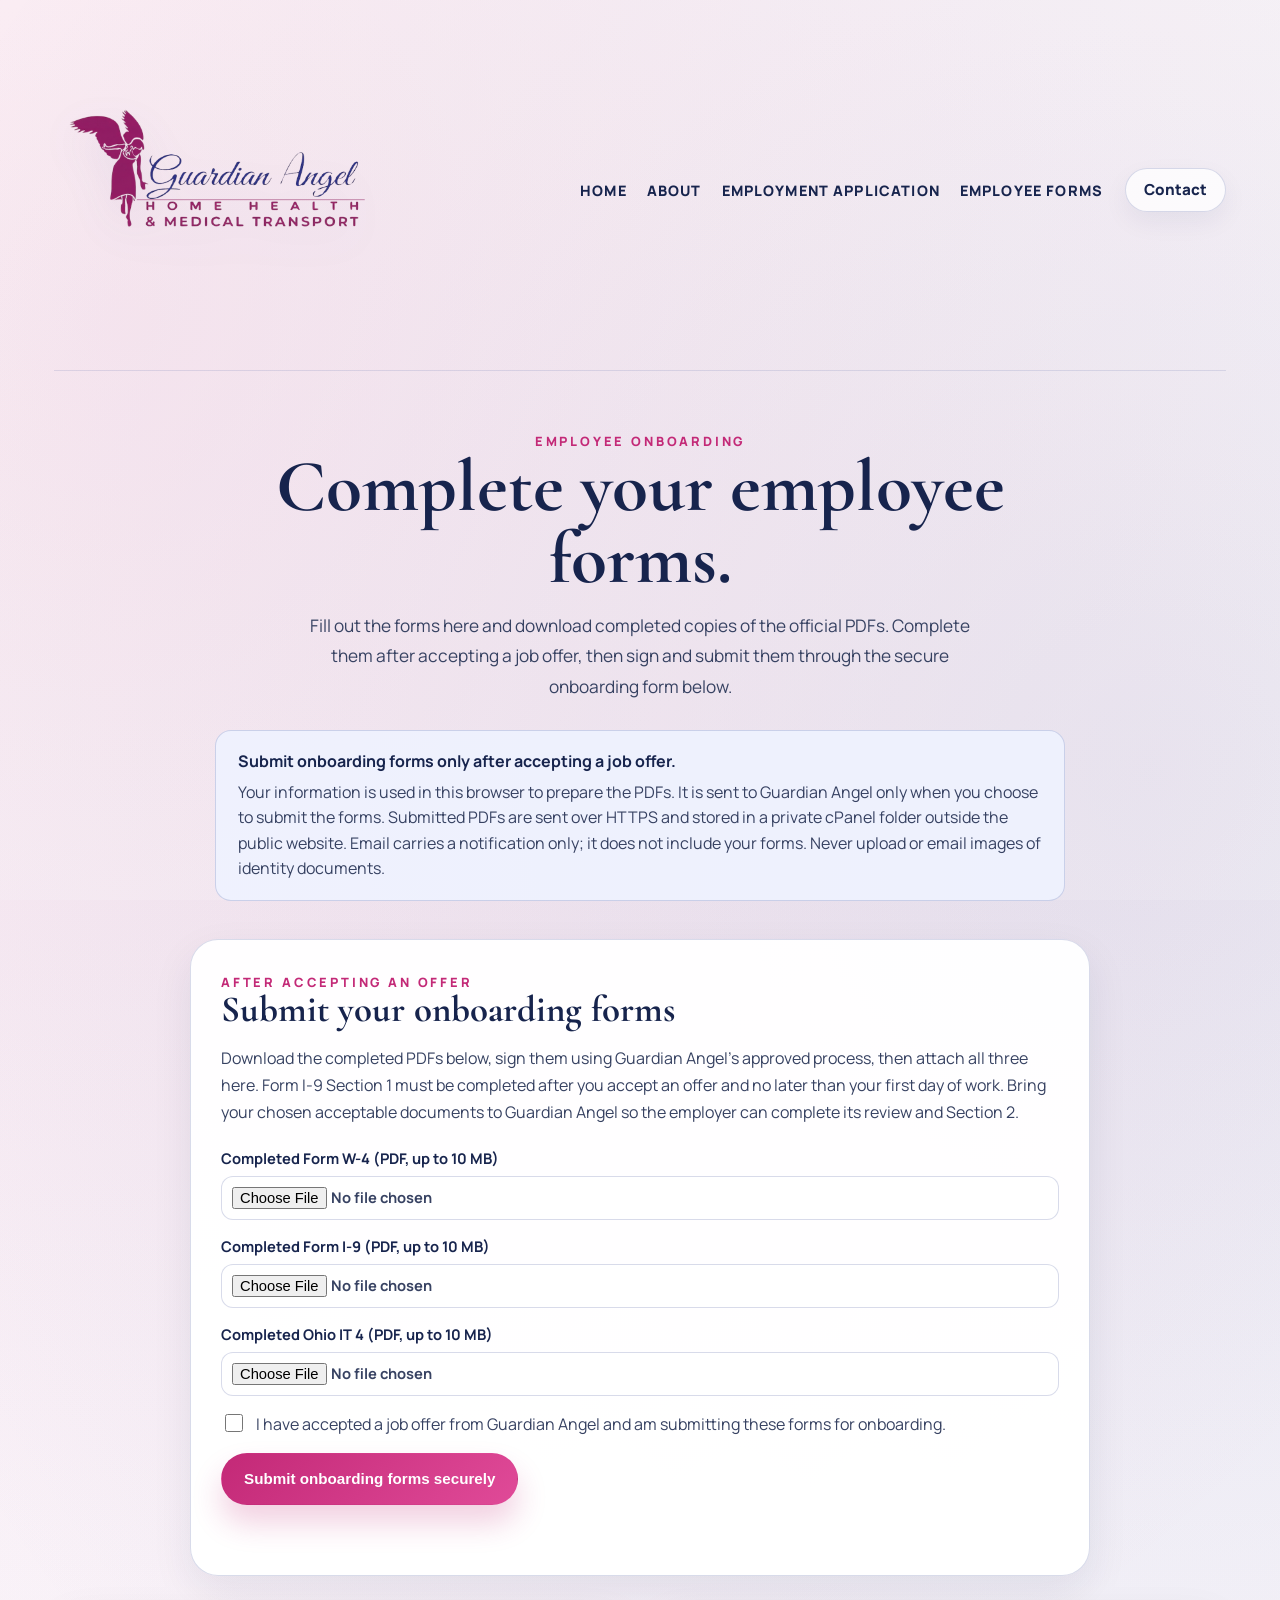
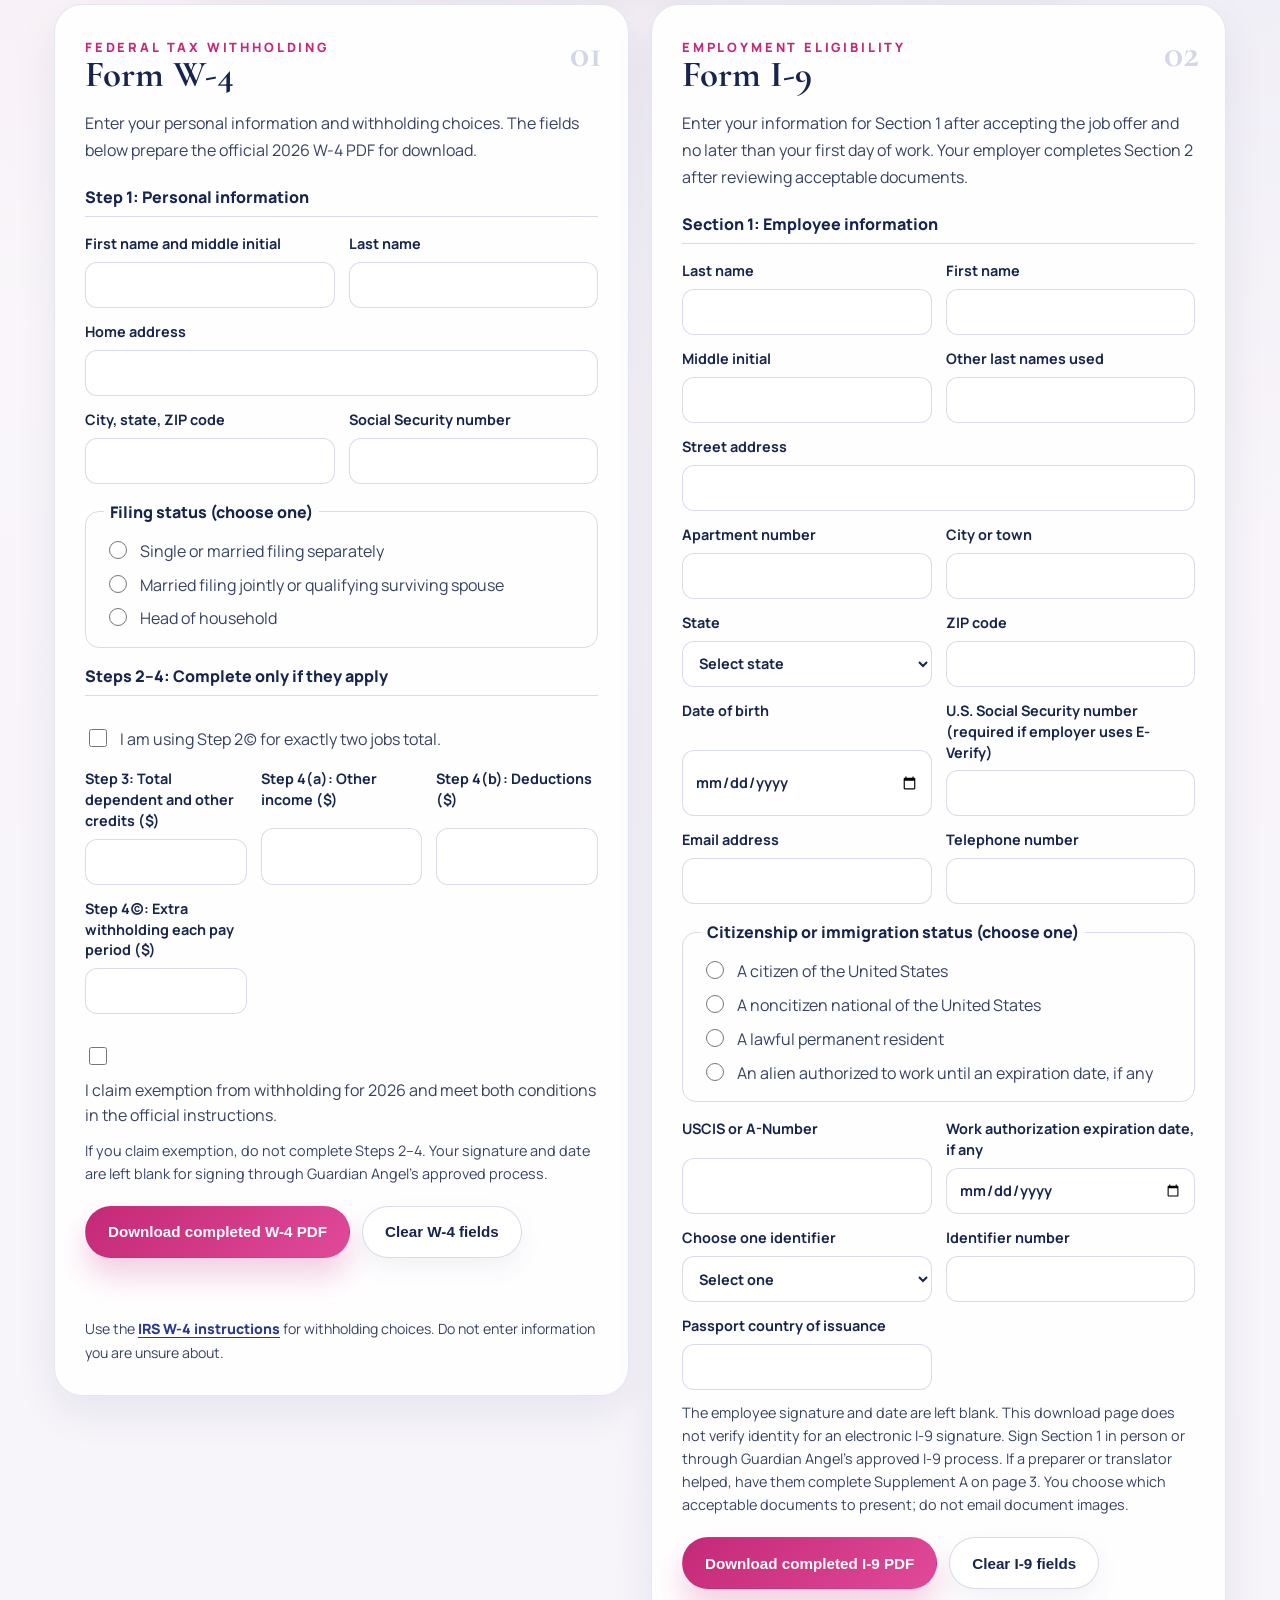
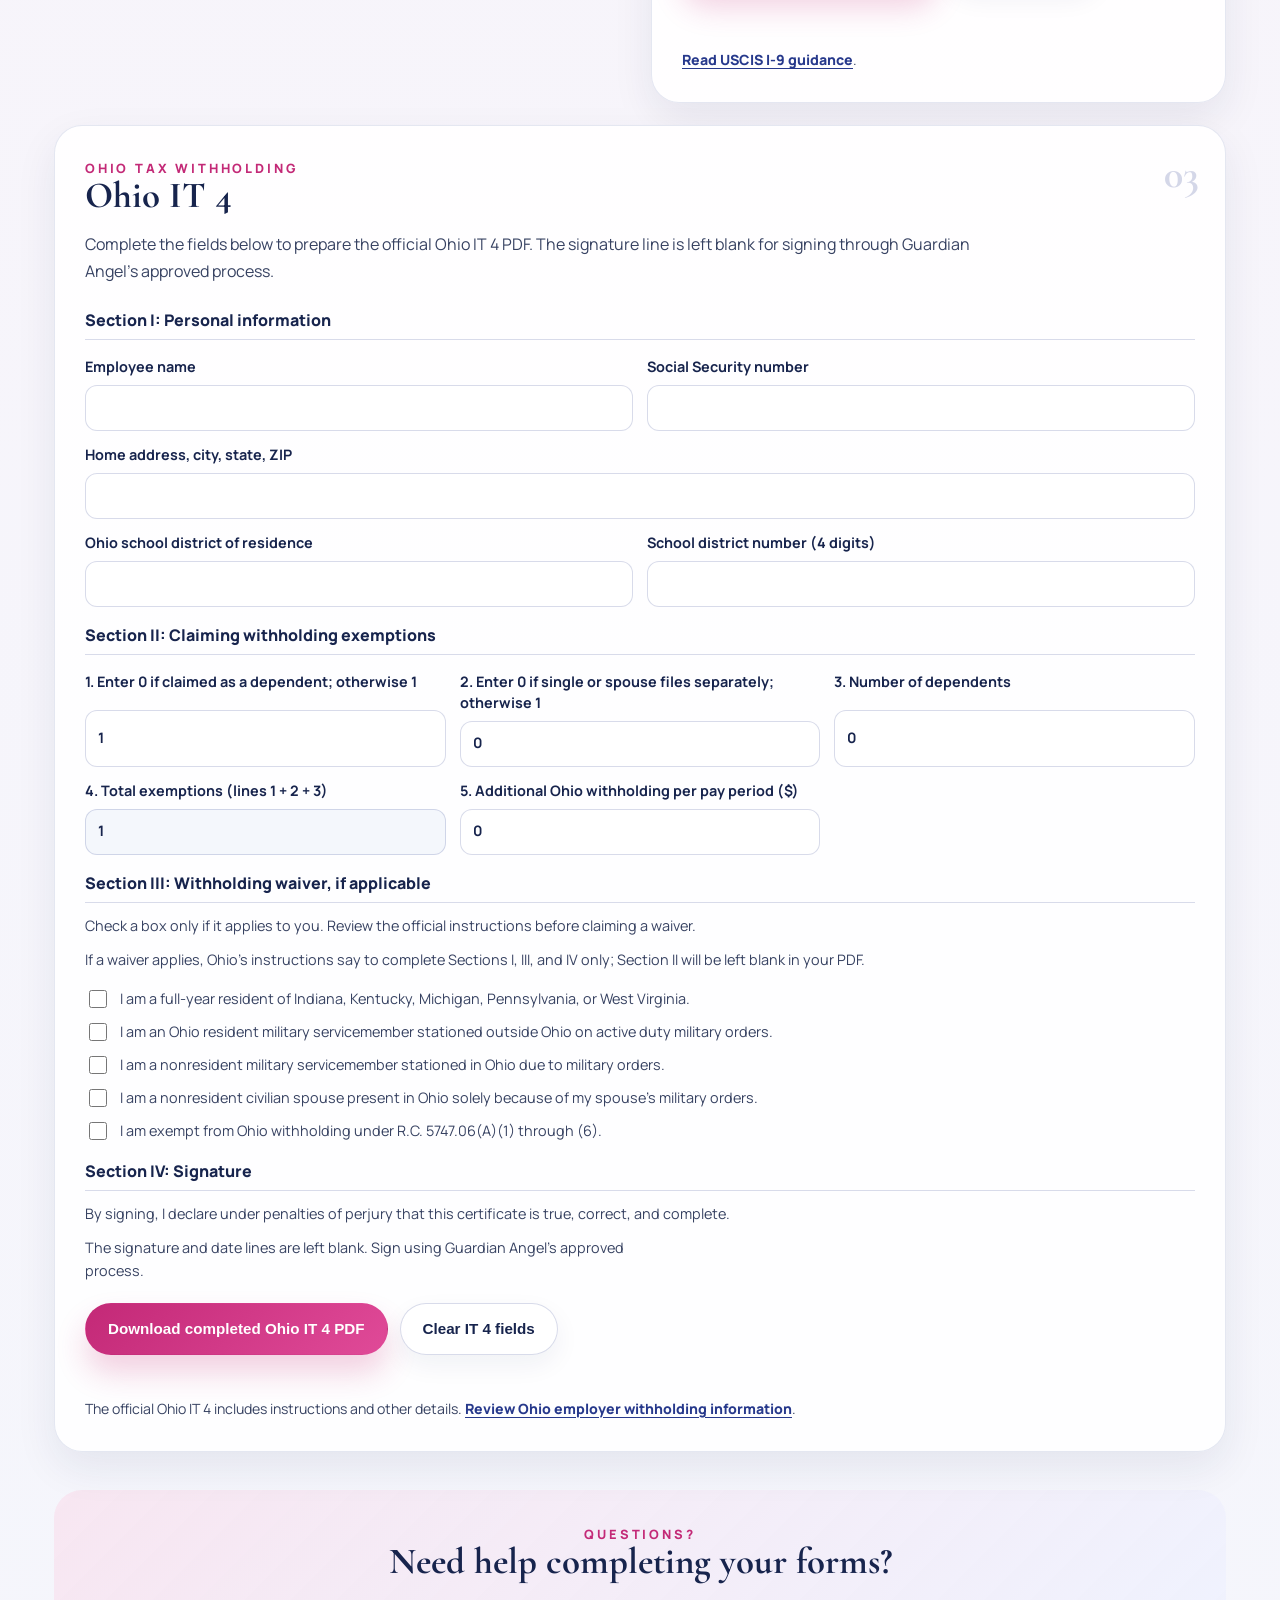
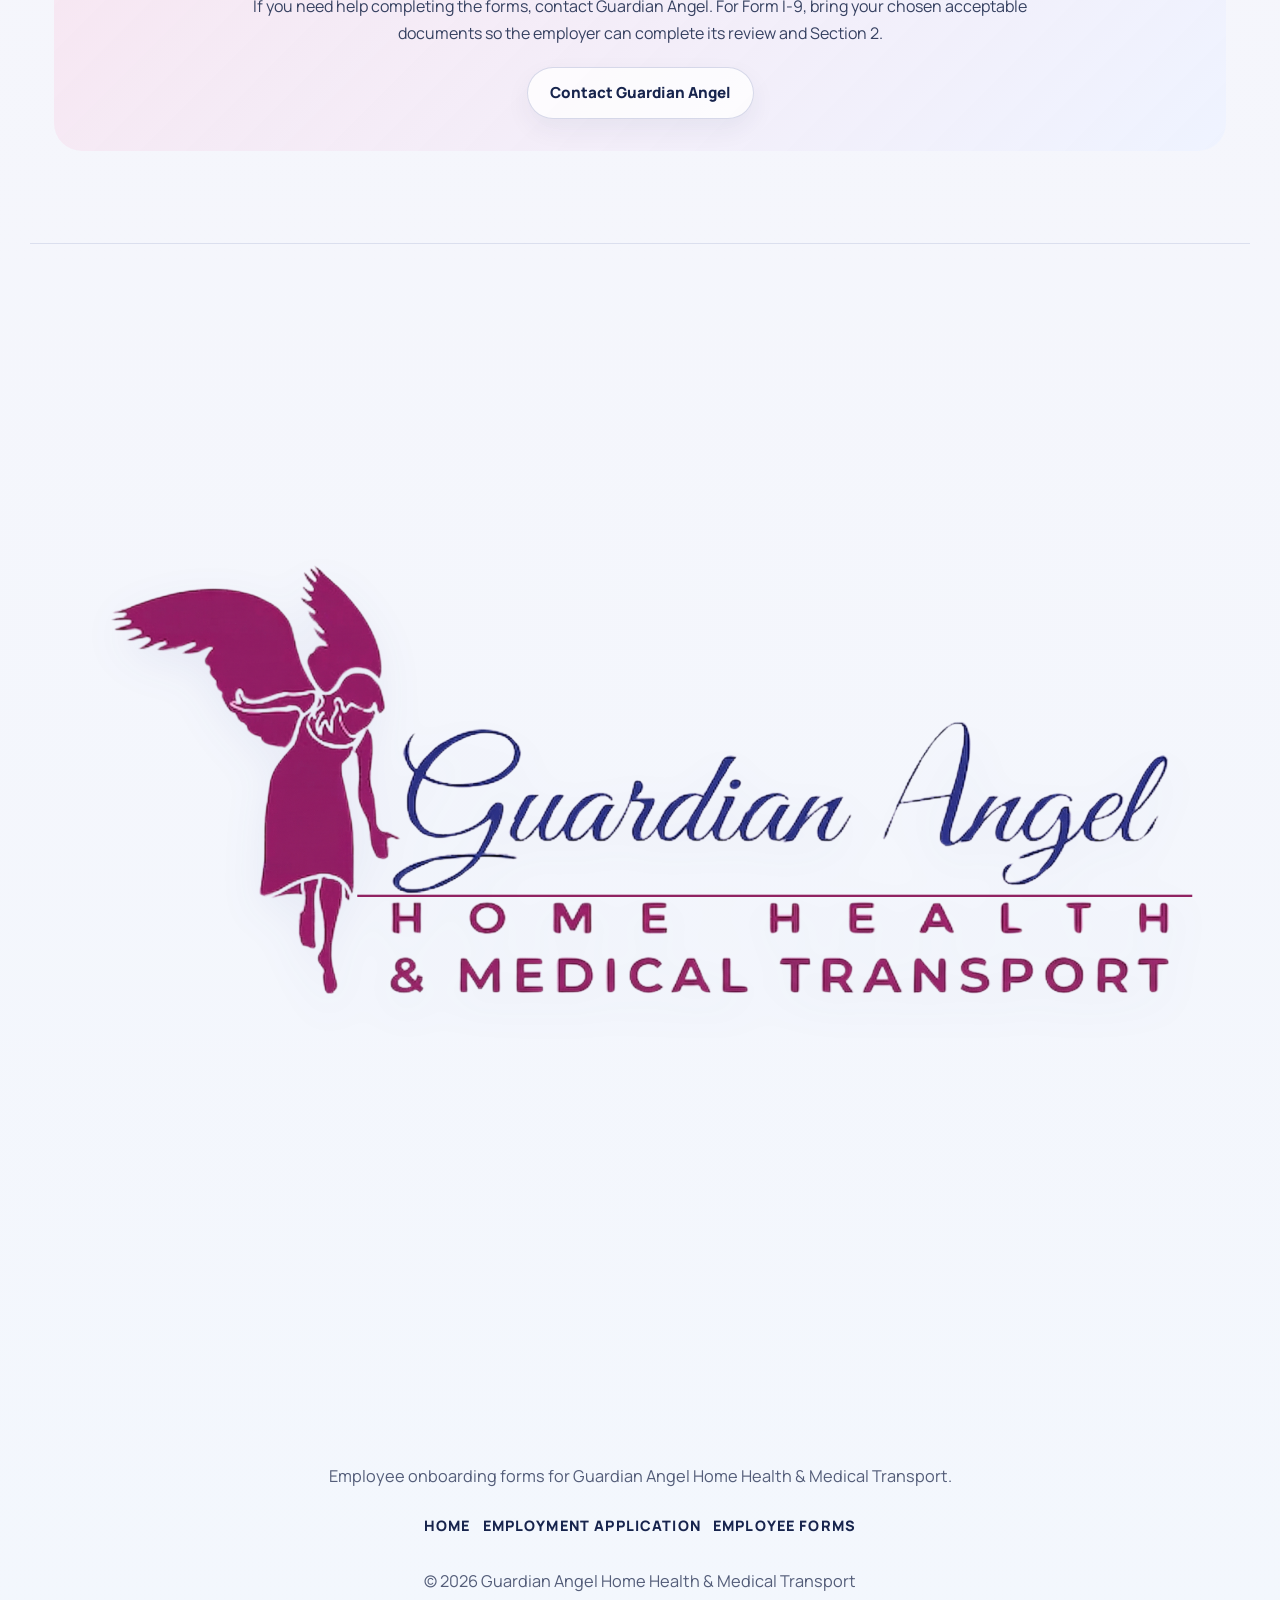
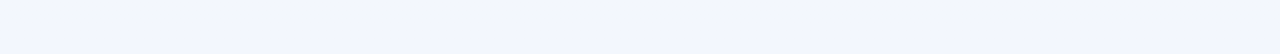
==== commit 1e899c5a: "Add in-page employee PDF form downloads" ====
--- a/employee-forms.html
+++ b/employee-forms.html
@@ -35,17 +35,17 @@
       <section class="employee-forms-intro">
         <p class="eyebrow">Employee Onboarding</p>
         <h1>Complete your employee forms.</h1>
-        <p class="intro-copy">Complete these forms after accepting a job offer, save copies for your records, and submit them through the secure onboarding form below.</p>
+        <p class="intro-copy">Fill out the forms here and download completed copies of the official PDFs. Complete them after accepting a job offer, then sign and submit them through the secure onboarding form below.</p>
         <div class="privacy-note" role="note">
           <strong>Submit onboarding forms only after accepting a job offer.</strong>
-          <span>Completed PDFs are sent over HTTPS and stored in a private cPanel folder outside the public website. Email carries a notification only; it does not include your forms. Never upload or email images of identity documents.</span>
+          <span>Your information is used in this browser to prepare the PDFs. It is sent to Guardian Angel only when you choose to submit the forms. Submitted PDFs are sent over HTTPS and stored in a private cPanel folder outside the public website. Email carries a notification only; it does not include your forms. Never upload or email images of identity documents.</span>
         </div>
       </section>
 
       <section class="onboarding-submit-card" id="submit-onboarding-forms" aria-labelledby="onboarding-submit-title">
         <p class="eyebrow">After accepting an offer</p>
         <h2 id="onboarding-submit-title">Submit your onboarding forms</h2>
-        <p>Complete and save each official PDF, then attach all three below. Form I-9 Section 1 must be completed after you accept an offer and no later than your first day of work. Bring your chosen acceptable documents to Guardian Angel so the employer can complete its review and Section 2.</p>
+        <p>Download the completed PDFs below, sign them using Guardian Angel’s approved process, then attach all three here. Form I-9 Section 1 must be completed after you accept an offer and no later than your first day of work. Bring your chosen acceptable documents to Guardian Angel so the employer can complete its review and Section 2.</p>
         <form id="onboardingSubmissionForm" class="onboarding-submit-form" action="onboarding-submit.php" method="post" enctype="multipart/form-data">
           <label>
             Completed Form W-4 (PDF, up to 10 MB)
@@ -73,25 +73,99 @@
           <span class="form-number">01</span>
           <p class="eyebrow">Federal tax withholding</p>
           <h2>Form W-4</h2>
-          <p>Complete the current 2026 Employee’s Withholding Certificate. The PDF can be filled in a compatible browser or PDF reader.</p>
-          <a class="button button-primary" href="Forms/Employee_W-4_2026.pdf" target="_blank" rel="noopener">Open fillable W-4</a>
-          <p class="form-help">After completing it, use your PDF reader’s Save or Download option. You can also <a href="https://www.irs.gov/forms-pubs/about-form-w-4" target="_blank" rel="noopener">view the latest W-4 at IRS.gov</a>.</p>
+          <p>Enter your personal information and withholding choices. The fields below prepare the official 2026 W-4 PDF for download.</p>
+          <form class="official-form" id="w4Form" novalidate>
+            <div class="it4-section-title">Step 1: Personal information</div>
+            <div class="it4-grid">
+              <label>First name and middle initial<input name="firstMiddle" autocomplete="given-name" required></label>
+              <label>Last name<input name="lastName" autocomplete="family-name" required></label>
+              <label class="it4-span-two">Home address<input name="address" autocomplete="street-address" required></label>
+              <label>City, state, ZIP code<input name="cityStateZip" autocomplete="address-level2" required></label>
+              <label>Social Security number<input name="ssn" inputmode="numeric" autocomplete="off" required></label>
+            </div>
+            <fieldset class="choice-group">
+              <legend>Filing status (choose one)</legend>
+              <label><input type="radio" name="filingStatus" value="single" required> Single or married filing separately</label>
+              <label><input type="radio" name="filingStatus" value="married"> Married filing jointly or qualifying surviving spouse</label>
+              <label><input type="radio" name="filingStatus" value="head"> Head of household</label>
+            </fieldset>
+            <div class="it4-section-title">Steps 2–4: Complete only if they apply</div>
+            <label class="choice-row"><input type="checkbox" name="multipleJobs"> I am using Step 2(c) for exactly two jobs total.</label>
+            <div class="it4-grid it4-grid-three">
+              <label>Step 3: Total dependent and other credits ($)<input type="number" name="credits" min="0" step="1"></label>
+              <label>Step 4(a): Other income ($)<input type="number" name="otherIncome" min="0" step="1"></label>
+              <label>Step 4(b): Deductions ($)<input type="number" name="deductions" min="0" step="1"></label>
+              <label>Step 4(c): Extra withholding each pay period ($)<input type="number" name="extraWithholding" min="0" step="0.01"></label>
+            </div>
+            <label class="choice-row"><input type="checkbox" name="exempt"> I claim exemption from withholding for 2026 and meet both conditions in the official instructions.</label>
+            <p class="it4-instruction">If you claim exemption, do not complete Steps 2–4. Your signature and date are left blank for signing through Guardian Angel’s approved process.</p>
+            <div class="it4-actions">
+              <button class="button button-primary" type="button" data-download-form="w4">Download completed W-4 PDF</button>
+              <button class="button button-secondary" type="reset">Clear W-4 fields</button>
+            </div>
+            <p class="form-response" id="w4Response" aria-live="polite"></p>
+          </form>
+          <p class="form-help">Use the <a href="https://www.irs.gov/forms-pubs/about-form-w-4" target="_blank" rel="noopener">IRS W-4 instructions</a> for withholding choices. Do not enter information you are unsure about.</p>
         </article>
 
         <article class="employee-form-card">
           <span class="form-number">02</span>
           <p class="eyebrow">Employment eligibility</p>
           <h2>Form I-9</h2>
-          <p>Complete Section 1 after accepting the job offer and no later than your first day of work. Your employer completes Section 2 after reviewing acceptable documents.</p>
-          <a class="button button-primary" href="Forms/Employment_Eligibility_I-9.pdf" target="_blank" rel="noopener">Open fillable I-9</a>
-          <p class="form-help">You choose which acceptable documents to present. Do not email document images. <a href="https://www.uscis.gov/i-9-central" target="_blank" rel="noopener">Read USCIS I-9 guidance</a>.</p>
+          <p>Enter your information for Section 1 after accepting the job offer and no later than your first day of work. Your employer completes Section 2 after reviewing acceptable documents.</p>
+          <form class="official-form" id="i9Form" novalidate>
+            <div class="it4-section-title">Section 1: Employee information</div>
+            <div class="it4-grid">
+              <label>Last name<input name="lastName" autocomplete="family-name" required></label>
+              <label>First name<input name="firstName" autocomplete="given-name" required></label>
+              <label>Middle initial<input name="middleInitial" maxlength="1" autocomplete="additional-name"></label>
+              <label>Other last names used<input name="otherLastNames"></label>
+              <label class="it4-span-two">Street address<input name="address" autocomplete="street-address" required></label>
+              <label>Apartment number<input name="apt"></label>
+              <label>City or town<input name="city" autocomplete="address-level2" required></label>
+              <label>State
+                <select name="state" autocomplete="address-level1" required>
+                  <option value="">Select state</option>
+                  <option>AL</option><option>AK</option><option>AZ</option><option>AR</option><option>CA</option><option>CO</option><option>CT</option><option>DE</option><option>DC</option><option>FL</option><option>GA</option><option>HI</option><option>ID</option><option>IL</option><option>IN</option><option>IA</option><option>KS</option><option>KY</option><option>LA</option><option>ME</option><option>MD</option><option>MA</option><option>MI</option><option>MN</option><option>MS</option><option>MO</option><option>MT</option><option>NE</option><option>NV</option><option>NH</option><option>NJ</option><option>NM</option><option>NY</option><option>NC</option><option>ND</option><option>OH</option><option>OK</option><option>OR</option><option>PA</option><option>RI</option><option>SC</option><option>SD</option><option>TN</option><option>TX</option><option>UT</option><option>VT</option><option>VA</option><option>WA</option><option>WV</option><option>WI</option><option>WY</option><option>AS</option><option>GU</option><option>MP</option><option>PR</option><option>VI</option><option>CAN</option><option>MEX</option>
+                </select>
+              </label>
+              <label>ZIP code<input name="zip" inputmode="numeric" autocomplete="postal-code" required></label>
+              <label>Date of birth<input name="dob" type="date" required></label>
+              <label>U.S. Social Security number (required if employer uses E-Verify)<input name="ssn" inputmode="numeric" autocomplete="off"></label>
+              <label>Email address<input name="email" type="email" autocomplete="email"></label>
+              <label>Telephone number<input name="phone" type="tel" autocomplete="tel"></label>
+            </div>
+            <fieldset class="choice-group">
+              <legend>Citizenship or immigration status (choose one)</legend>
+              <label><input type="radio" name="status" value="citizen" required> A citizen of the United States</label>
+              <label><input type="radio" name="status" value="national"> A noncitizen national of the United States</label>
+              <label><input type="radio" name="status" value="permanent"> A lawful permanent resident</label>
+              <label><input type="radio" name="status" value="authorized"> An alien authorized to work until an expiration date, if any</label>
+            </fieldset>
+            <div class="it4-grid" id="i9IdentifierFields" hidden>
+              <label id="i9ANumberWrap" hidden>USCIS or A-Number<input name="aNumber"></label>
+              <label id="i9ExpirationWrap" hidden>Work authorization expiration date, if any<input name="expirationDate" type="date"></label>
+              <label id="i9IdentifierTypeWrap" hidden>Choose one identifier
+                <select name="identifierType"><option value="">Select one</option><option value="aNumber">USCIS or A-Number</option><option value="i94">Form I-94 admission number</option><option value="passport">Foreign passport number and country</option></select>
+              </label>
+              <label id="i9IdentifierValueWrap" hidden>Identifier number<input name="identifierValue"></label>
+              <label id="i9PassportCountryWrap" hidden>Passport country of issuance<input name="passportCountry"></label>
+            </div>
+            <p class="it4-instruction">The employee signature and date are left blank. This download page does not verify identity for an electronic I-9 signature. Sign Section 1 in person or through Guardian Angel’s approved I-9 process. If a preparer or translator helped, have them complete Supplement A on page 3. You choose which acceptable documents to present; do not email document images.</p>
+            <div class="it4-actions">
+              <button class="button button-primary" type="button" data-download-form="i9">Download completed I-9 PDF</button>
+              <button class="button button-secondary" type="reset">Clear I-9 fields</button>
+            </div>
+            <p class="form-response" id="i9Response" aria-live="polite"></p>
+          </form>
+          <p class="form-help"><a href="https://www.uscis.gov/i-9-central" target="_blank" rel="noopener">Read USCIS I-9 guidance</a>.</p>
         </article>
 
         <article class="employee-form-card employee-form-card-wide">
           <span class="form-number">03</span>
           <p class="eyebrow">Ohio tax withholding</p>
           <h2>Ohio IT 4</h2>
-          <p>Complete the fields below. When you select <strong>Print / Save as PDF</strong>, choose “Save as PDF” in the print dialog to keep a copy. You may also print and sign the form.</p>
+          <p>Complete the fields below to prepare the official Ohio IT 4 PDF. The signature line is left blank for signing through Guardian Angel’s approved process.</p>
           <form class="it4-form" id="it4Form">
             <div class="it4-section-title">Section I: Personal information</div>
             <div class="it4-grid">
@@ -108,11 +182,12 @@
               <label>2. Enter 0 if single or spouse files separately; otherwise 1<input type="number" name="maritalExemption" min="0" max="1" value="0" required></label>
               <label>3. Number of dependents<input type="number" name="dependents" min="0" value="0" required></label>
               <label>4. Total exemptions (lines 1 + 2 + 3)<input type="number" name="totalExemptions" readonly></label>
-              <label>5. Additional Ohio withholding per pay period ($)<input type="number" name="additionalWithholding" min="0" step="0.01" value="0.00"></label>
+              <label>5. Additional Ohio withholding per pay period ($)<input type="number" name="additionalWithholding" min="0" step="1" value="0"></label>
             </div>
 
             <div class="it4-section-title">Section III: Withholding waiver, if applicable</div>
             <p class="it4-instruction">Check a box only if it applies to you. Review the official instructions before claiming a waiver.</p>
+            <p class="it4-instruction">If a waiver applies, Ohio’s instructions say to complete Sections I, III, and IV only; Section II will be left blank in your PDF.</p>
             <div class="it4-checks">
               <label><input type="checkbox" name="waiver" value="Resident of Indiana, Kentucky, Michigan, Pennsylvania, or West Virginia"> I am a full-year resident of Indiana, Kentucky, Michigan, Pennsylvania, or West Virginia.</label>
               <label><input type="checkbox" name="waiver" value="Ohio resident military servicemember stationed outside Ohio"> I am an Ohio resident military servicemember stationed outside Ohio on active duty military orders.</label>
@@ -124,15 +199,15 @@
             <div class="it4-section-title">Section IV: Signature</div>
             <p class="it4-instruction">By signing, I declare under penalties of perjury that this certificate is true, correct, and complete.</p>
             <div class="it4-grid">
-              <label>Type your full legal name as your signature<input name="signature" autocomplete="name" required></label>
-              <label>Date<input name="signatureDate" type="date" required></label>
+              <p class="it4-instruction">The signature and date lines are left blank. Sign using Guardian Angel’s approved process.</p>
             </div>
             <div class="it4-actions">
-              <button class="button button-primary" type="button" id="printIt4">Print / Save as PDF</button>
+              <button class="button button-primary" type="button" data-download-form="it4">Download completed Ohio IT 4 PDF</button>
               <button class="button button-secondary" type="reset">Clear IT 4 fields</button>
             </div>
           </form>
-          <p class="form-help">The official Ohio IT 4 includes instructions and other details. <a href="Forms/Ohio_IT-4.pdf" target="_blank" rel="noopener">Open the official Ohio IT 4 PDF</a> or <a href="https://tax.ohio.gov/business/ohio-business-taxes/withholding" target="_blank" rel="noopener">review Ohio employer withholding information</a>.</p>
+          <p class="form-response" id="it4Response" aria-live="polite"></p>
+          <p class="form-help">The official Ohio IT 4 includes instructions and other details. <a href="https://tax.ohio.gov/business/employer-withholding" target="_blank" rel="noopener">Review Ohio employer withholding information</a>.</p>
         </article>
       </section>
 
@@ -157,6 +232,7 @@
       <p class="footer-note">© <span id="currentYear"></span> Guardian Angel Home Health &amp; Medical Transport</p>
     </footer>
   </div>
+  <script src="assets/vendor/pdf-lib.min.js" defer></script>
   <script src="employee-forms.js" defer></script>
 </body>
 </html>
--- a/employee-forms.css
+++ b/employee-forms.css
@@ -161,6 +161,72 @@
   margin-top: 8px;
 }
 
+.official-form {
+  display: grid;
+  gap: 17px;
+  margin-top: 22px;
+}
+
+.choice-group {
+  display: grid;
+  gap: 9px;
+  margin: 0;
+  padding: 16px 18px;
+  border: 1px solid var(--line-strong);
+  border-radius: 14px;
+}
+
+.choice-group legend {
+  padding: 0 6px;
+  color: var(--navy-deep);
+  font-weight: 800;
+}
+
+.choice-group label,
+.choice-row {
+  display: flex;
+  align-items: flex-start;
+  gap: 10px;
+  line-height: 1.55;
+}
+
+.choice-group input,
+.choice-row input {
+  flex: 0 0 auto;
+  width: 18px;
+  height: 18px;
+  margin-top: 2px;
+  accent-color: var(--navy);
+}
+
+.official-form .it4-grid label {
+  display: grid;
+}
+
+.official-form input:not([type="checkbox"]):not([type="radio"]),
+.official-form select {
+  width: 100%;
+  min-height: 46px;
+  padding: 10px 12px;
+  border: 1px solid var(--line-strong);
+  border-radius: 12px;
+  background: #fff;
+  color: var(--navy-deep);
+  font: inherit;
+}
+
+.official-form input:disabled {
+  background: var(--mist);
+}
+
+.form-response {
+  min-height: 1.5em;
+  margin: 0;
+  color: var(--navy-deep);
+  font-weight: 700;
+  line-height: 1.5;
+}
+
 .form-help {
   margin: 18px 0 0;
   color: var(--ink);
@@ -321,116 +387,3 @@
     padding: 24px 20px;
   }
 }
-
-@media print {
-  @page {
-    size: letter;
-    margin: 0.45in;
-  }
-
-  body,
-  body::before {
-    background: #fff !important;
-  }
-
-  .employee-forms-page > header,
-  .employee-forms-intro,
-  .onboarding-submit-card,
-  .employee-form-card:not(.employee-form-card-wide),
-  .return-instructions,
-  .employee-forms-footer,
-  .employee-form-card-wide > .form-number,
-  .employee-form-card-wide > .eyebrow,
-  .employee-form-card-wide > p,
-  .it4-actions,
-  .employee-form-card-wide > .form-help {
-    display: none !important;
-  }
-
-  .employee-forms-main {
-    max-width: none;
-    margin: 0;
-    padding: 0;
-  }
-
-  .employee-form-cards {
-    display: block;
-  }
-
-  .employee-form-card-wide {
-    padding: 0;
-    border: 0;
-    border-radius: 0;
-    box-shadow: none;
-  }
-
-  .employee-form-card-wide h2 {
-    margin: 0 0 10px;
-    text-align: center;
-    font: 700 17pt Arial, sans-serif;
-  }
-
-  .employee-form-card-wide h2::after {
-    content: " - Employee's Withholding Exemption Certificate";
-  }
-
-  .it4-form {
-    gap: 8px;
-    margin: 0;
-    color: #000;
-    font: 9pt Arial, sans-serif;
-  }
-
-  .it4-section-title {
-    padding-bottom: 3px;
-    border-color: #555;
-    color: #000;
-    font-size: 10pt;
-  }
-
-  .it4-grid,
-  .it4-grid-three {
-    gap: 6px 10px;
-  }
-
-  .it4-grid label {
-    gap: 2px;
-    color: #000;
-    font-size: 8pt;
-  }
-
-  .it4-grid input {
-    min-height: 25px;
-    padding: 3px 5px;
-    border: 0;
-    border-bottom: 1px solid #555;
-    border-radius: 0;
-    background: #fff !important;
-    color: #000;
-    font: 10pt Arial, sans-serif;
-    appearance: none;
-  }
-
-  .it4-instruction,
-  .it4-checks label {
-    color: #000;
-    font-size: 8pt;
-    line-height: 1.35;
-  }
-
-  .it4-checks {
-    gap: 4px;
-  }
-
-  input[type="checkbox"] {
-    width: 13px;
-    height: 13px;
-    accent-color: #000;
-    print-color-adjust: exact;
-  }
-
-  .it4-form,
-  .it4-form * {
-    break-inside: avoid;
-  }
-}
